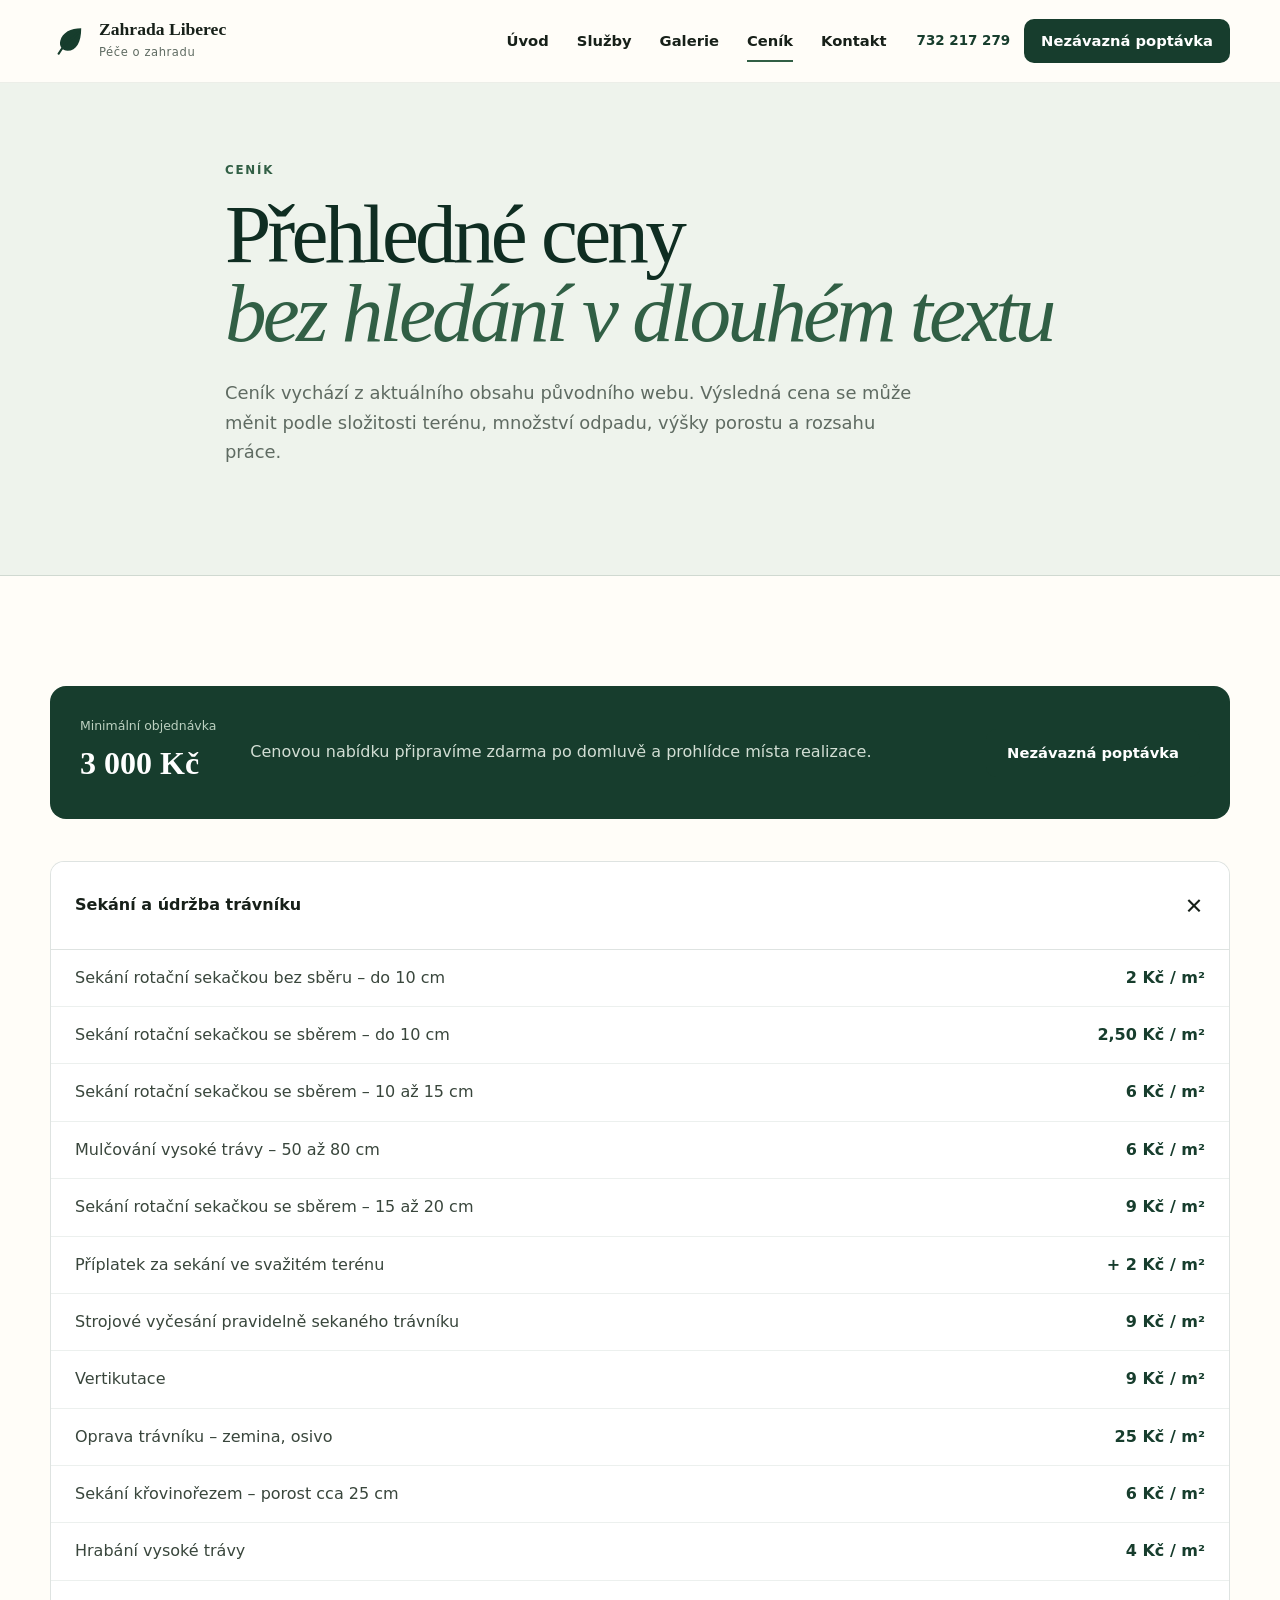
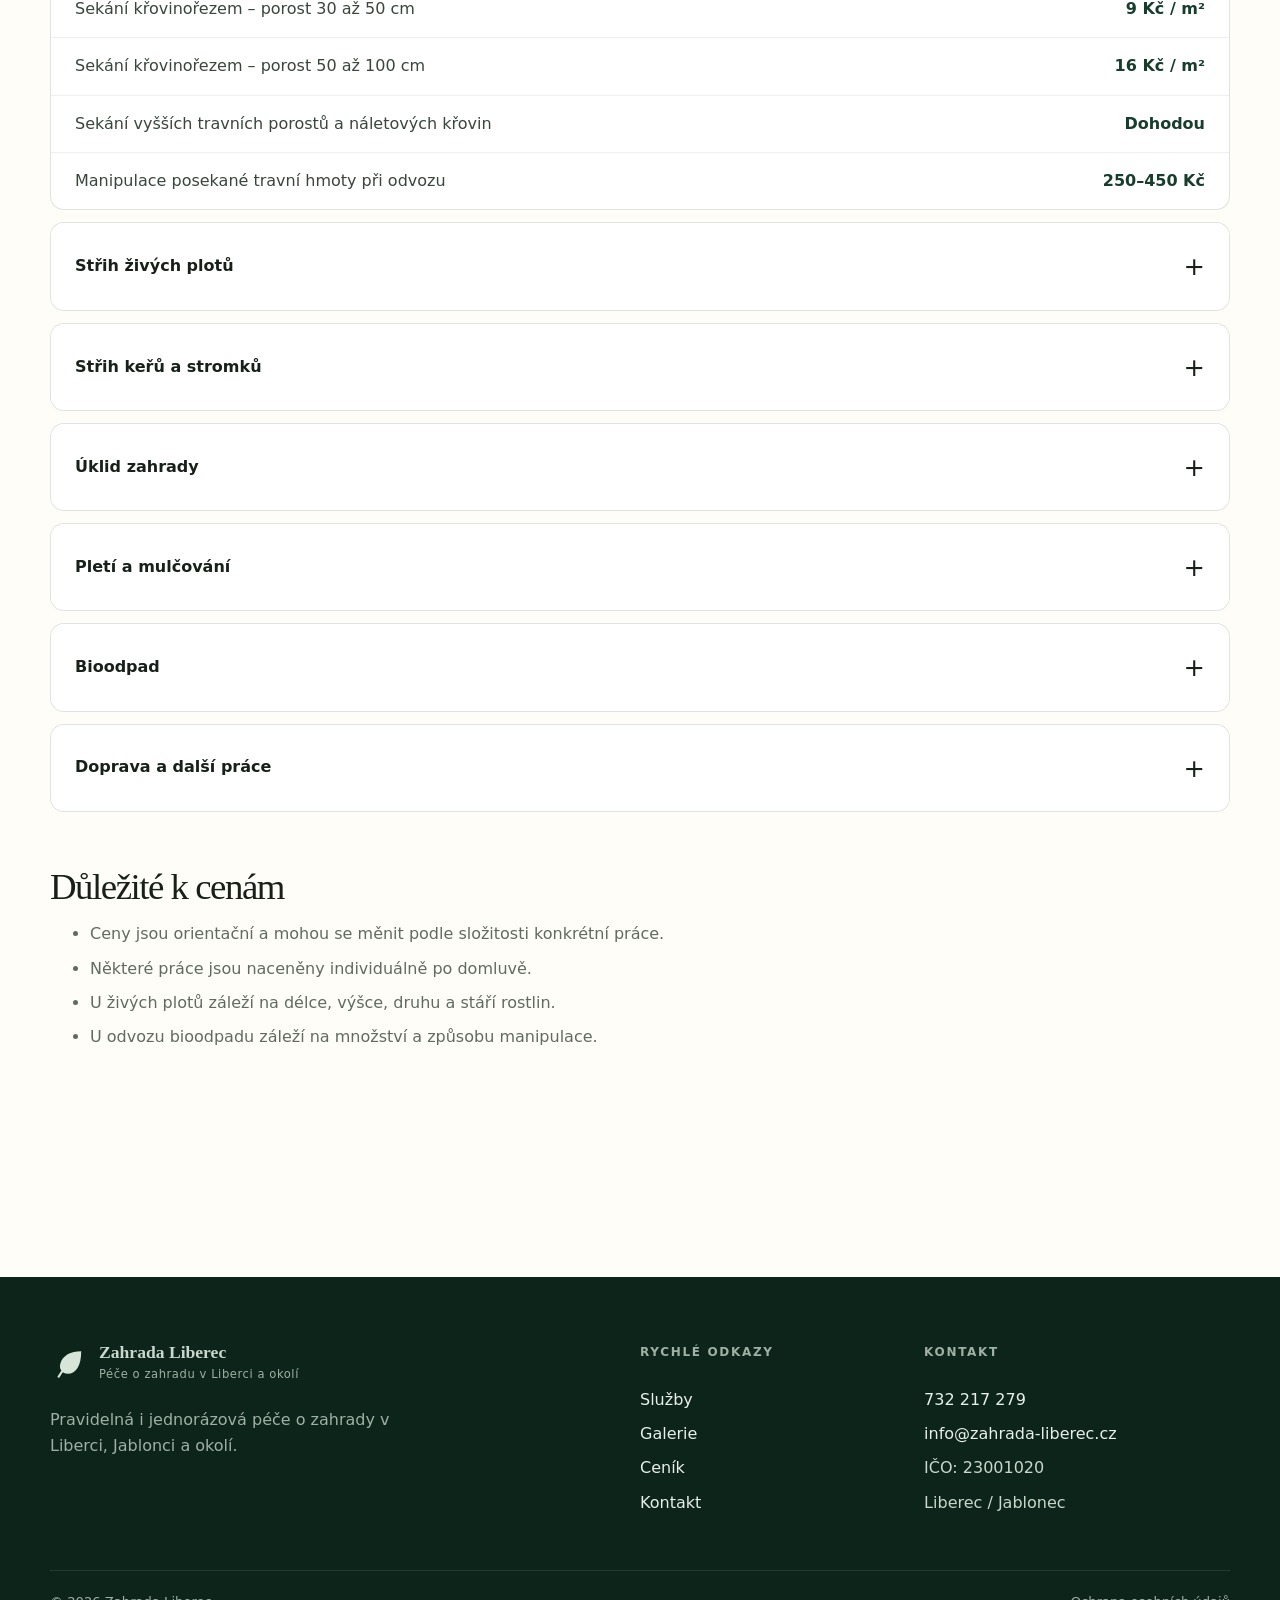
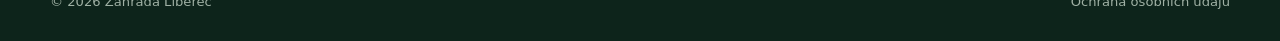
==== cenik.html @ c4e2ce95 "Add files via upload" ====
<!doctype html>
<html lang="cs" data-page="pricing">
<head>
  <meta charset="utf-8">
  <meta name="viewport" content="width=device-width,initial-scale=1">
  <title>Ceník zahradnických služeb | Zahrada Liberec</title>
  <meta name="description" content="Přehledný orientační ceník sekání trávníků, střihu živých plotů a keřů, pletí, mulčování, bioodpadu a dopravy v Liberci.">
  <link rel="canonical" href="https://www.zahrada-liberec.cz/cenik">
  <meta property="og:type" content="website">
  <meta property="og:locale" content="cs_CZ">
  <meta property="og:title" content="Ceník zahradnických služeb | Zahrada Liberec">
  <meta property="og:description" content="Přehledný orientační ceník sekání trávníků, střihu živých plotů a keřů, pletí, mulčování, bioodpadu a dopravy v Liberci.">
  <meta property="og:url" content="https://www.zahrada-liberec.cz/cenik">
  <meta property="og:image" content="https://new.zahrada-liberec.cz/foto/max/1024/800/069b9280d541e4.png">
  <meta name="theme-color" content="#173d2d">
  <link rel="icon" href="images/favicon.svg" type="image/svg+xml">
  <link rel="stylesheet" href="css/style.css">
  <script defer src="js/main.js"></script>
</head><body>
<a class="skip-link" href="#main">Přeskočit na obsah</a>
<header class="site-header" data-header>
  <div class="container header-inner">
    <a class="brand" href="index.html" aria-label="Zahrada Liberec – úvod">
      <span class="brand-mark"><svg viewBox="0 0 42 42" aria-hidden="true"><path d="M34.5 7C23 7 13.7 11.6 11.4 20.8c-1.7 6.1 2.3 11.1 8.1 11.1C29.2 31.9 34.5 22.4 34.5 7Z"/><path d="M9.5 35c4.7-8.4 10.1-13.6 22.2-23" fill="none" stroke="currentColor" stroke-width="2.4" stroke-linecap="round"/></svg></span>
      <span><strong>Zahrada Liberec</strong><small>Péče o zahradu</small></span>
    </a>
    <nav class="desktop-nav" aria-label="Hlavní navigace"><a href="index.html" data-nav="home">Úvod</a><a href="sluzby.html" data-nav="services">Služby</a><a href="galerie.html" data-nav="gallery">Galerie</a><a href="cenik.html" data-nav="pricing" aria-current="page">Ceník</a><a href="kontakt.html" data-nav="contact">Kontakt</a></nav>
    <div class="header-actions">
      <a class="phone-link" href="tel:+420732217279" aria-label="Zavolat 732 217 279">732 217 279</a>
      <a class="btn btn-primary btn-sm" href="kontakt.html#poptavka">Nezávazná poptávka</a>
      <button class="menu-toggle" type="button" aria-label="Otevřít menu" aria-expanded="false" aria-controls="mobile-menu" data-menu-toggle><span></span><span></span><span></span></button>
    </div>
  </div>
  <div class="mobile-menu" id="mobile-menu" data-mobile-menu hidden>
    <nav class="container mobile-nav" aria-label="Mobilní navigace"><a href="index.html" data-nav="home">Úvod</a><a href="sluzby.html" data-nav="services">Služby</a><a href="galerie.html" data-nav="gallery">Galerie</a><a href="cenik.html" data-nav="pricing" aria-current="page">Ceník</a><a href="kontakt.html" data-nav="contact">Kontakt</a><a class="btn btn-primary" href="kontakt.html#poptavka">Nezávazná poptávka</a><a class="mobile-call" href="tel:+420732217279">Zavolat 732 217 279</a></nav>
  </div>
</header>
<main id="main"><section class="subhero subhero-compact"><div class="container narrow"><p class="eyebrow">Ceník</p><h1>Přehledné ceny<br><em>bez hledání v dlouhém textu</em></h1><p>Ceník vychází z aktuálního obsahu původního webu. Výsledná cena se může měnit podle složitosti terénu, množství odpadu, výšky porostu a rozsahu práce.</p></div></section><section class="section price-page"><div class="container"><div class="price-summary reveal"><div><span>Minimální objednávka</span><strong>3 000 Kč</strong></div><p>Cenovou nabídku připravíme zdarma po domluvě a prohlídce místa realizace.</p><a class="btn btn-primary" href="kontakt.html#poptavka">Nezávazná poptávka</a></div><div class="pricing-accordions"><section class="price-accordion reveal"><button class="price-accordion-trigger" type="button" aria-expanded="true"><span>Sekání a údržba trávníku</span><span class="acc-icon" aria-hidden="true">+</span></button><div class="price-accordion-panel" style="display:block"><div class="price-row"><span>Sekání rotační sekačkou bez sběru – do 10 cm</span><strong>2 Kč / m²</strong></div><div class="price-row"><span>Sekání rotační sekačkou se sběrem – do 10 cm</span><strong>2,50 Kč / m²</strong></div><div class="price-row"><span>Sekání rotační sekačkou se sběrem – 10 až 15 cm</span><strong>6 Kč / m²</strong></div><div class="price-row"><span>Mulčování vysoké trávy – 50 až 80 cm</span><strong>6 Kč / m²</strong></div><div class="price-row"><span>Sekání rotační sekačkou se sběrem – 15 až 20 cm</span><strong>9 Kč / m²</strong></div><div class="price-row"><span>Příplatek za sekání ve svažitém terénu</span><strong>+ 2 Kč / m²</strong></div><div class="price-row"><span>Strojové vyčesání pravidelně sekaného trávníku</span><strong>9 Kč / m²</strong></div><div class="price-row"><span>Vertikutace</span><strong>9 Kč / m²</strong></div><div class="price-row"><span>Oprava trávníku – zemina, osivo</span><strong>25 Kč / m²</strong></div><div class="price-row"><span>Sekání křovinořezem – porost cca 25 cm</span><strong>6 Kč / m²</strong></div><div class="price-row"><span>Hrabání vysoké trávy</span><strong>4 Kč / m²</strong></div><div class="price-row"><span>Sekání křovinořezem – porost 30 až 50 cm</span><strong>9 Kč / m²</strong></div><div class="price-row"><span>Sekání křovinořezem – porost 50 až 100 cm</span><strong>16 Kč / m²</strong></div><div class="price-row"><span>Sekání vyšších travních porostů a náletových křovin</span><strong>Dohodou</strong></div><div class="price-row"><span>Manipulace posekané travní hmoty při odvozu</span><strong>250–450 Kč</strong></div></div></section><section class="price-accordion reveal"><button class="price-accordion-trigger" type="button" aria-expanded="false"><span>Střih živých plotů</span><span class="acc-icon" aria-hidden="true">+</span></button><div class="price-accordion-panel" ><div class="price-row"><span>Do výšky 0,8 m a šířky 0,8 m</span><strong>35 Kč / m²</strong></div><div class="price-row"><span>Výška 0,8–1,5 m a šířka cca 1 m</span><strong>65 Kč / m²</strong></div><div class="price-row"><span>Výška 1,5–3 m</span><strong>90 Kč / m²</strong></div><div class="price-row"><span>Nájem teleskopického plotostřihu nad 1,5 m</span><strong>450 Kč / den</strong></div><div class="price-row"><span>Manipulace s odpadem – 1× 1000 l big bag</span><strong>400 Kč</strong></div></div></section><section class="price-accordion reveal"><!-- VERIFY WITH CLIENT: original price list states "od 35 Kč/m2" for solitary shrubs; confirm pricing unit before production. -->
<button class="price-accordion-trigger" type="button" aria-expanded="false"><span>Střih keřů a stromků</span><span class="acc-icon" aria-hidden="true">+</span></button><div class="price-accordion-panel" ><div class="price-row"><span>Střih solitérních keřů</span><strong>od 35 Kč / m²</strong></div></div></section><section class="price-accordion reveal"><button class="price-accordion-trigger" type="button" aria-expanded="false"><span>Úklid zahrady</span><span class="acc-icon" aria-hidden="true">+</span></button><div class="price-accordion-panel" ><div class="price-row"><span>Základní zahradní úklid</span><strong>Cena dle rozsahu</strong></div><div class="price-row"><span>Úklid bioodpadu – větve, listí / 1× 1000 l big bag</span><strong>400 Kč</strong></div></div></section><section class="price-accordion reveal"><button class="price-accordion-trigger" type="button" aria-expanded="false"><span>Pletí a mulčování</span><span class="acc-icon" aria-hidden="true">+</span></button><div class="price-accordion-panel" ><div class="price-row"><span>Ruční pletí trvalek, keřů a zeleninových záhonů</span><strong>350 Kč / hod.</strong></div><div class="price-row"><span>Mulčování kůrou – vrstva min. 6–8 cm vč. materiálu a tkané textilie</span><strong>350 Kč / m²</strong></div></div></section><section class="price-accordion reveal"><button class="price-accordion-trigger" type="button" aria-expanded="false"><span>Bioodpad</span><span class="acc-icon" aria-hidden="true">+</span></button><div class="price-accordion-panel" ><div class="price-row"><span>Štěpkování dřevní hmoty pro využití na pozemku</span><strong>900 Kč / m³</strong></div><div class="price-row"><span>Kontejner na odvoz bioodpadu po Liberci</span><strong>Cena po dohodě</strong></div></div></section><section class="price-accordion reveal"><button class="price-accordion-trigger" type="button" aria-expanded="false"><span>Doprava a další práce</span><span class="acc-icon" aria-hidden="true">+</span></button><div class="price-accordion-panel" ><div class="price-row"><span>Doprava – Péče o zahradu Liberec</span><strong>20 Kč / km</strong></div><div class="price-row"><span>Neviditelné obrubníky Gutta / oddělení ploch</span><strong>Cena dle rozsahu</strong></div></div></section></div><div class="price-disclaimer reveal"><h2>Důležité k cenám</h2><ul><li>Ceny jsou orientační a mohou se měnit podle složitosti konkrétní práce.</li><li>Některé práce jsou naceněny individuálně po domluvě.</li><li>U živých plotů záleží na délce, výšce, druhu a stáří rostlin.</li><li>U odvozu bioodpadu záleží na množství a způsobu manipulace.</li></ul></div></div></section></main><footer class="site-footer">
  <div class="container footer-grid">
    <div><a class="brand brand-footer" href="index.html"><span class="brand-mark"><svg viewBox="0 0 42 42" aria-hidden="true"><path d="M34.5 7C23 7 13.7 11.6 11.4 20.8c-1.7 6.1 2.3 11.1 8.1 11.1C29.2 31.9 34.5 22.4 34.5 7Z"/><path d="M9.5 35c4.7-8.4 10.1-13.6 22.2-23" fill="none" stroke="currentColor" stroke-width="2.4" stroke-linecap="round"/></svg></span><span><strong>Zahrada Liberec</strong><small>Péče o zahradu v Liberci a okolí</small></span></a><p class="footer-note">Pravidelná i jednorázová péče o zahrady v Liberci, Jablonci a okolí.</p></div>
    <div><h2>Rychlé odkazy</h2><a href="sluzby.html">Služby</a><a href="galerie.html">Galerie</a><a href="cenik.html">Ceník</a><a href="kontakt.html">Kontakt</a></div>
    <div><h2>Kontakt</h2><a href="tel:+420732217279">732 217 279</a><a href="mailto:info@zahrada-liberec.cz">info@zahrada-liberec.cz</a><span>IČO: 23001020</span><span>Liberec / Jablonec</span></div>
  </div>
  <div class="container footer-bottom"><span>© <span data-year></span> Zahrada Liberec</span><a href="ochrana-osobnich-udaju.html">Ochrana osobních údajů</a></div>
</footer>
<div class="mobile-actionbar" aria-label="Rychlé akce"><a href="tel:+420732217279">Zavolat</a><a href="kontakt.html#poptavka">Poptávka</a></div>
</body></html>
---- css/style.css ----
:root{
  --green-950:#0f2d22;--green-900:#173d2d;--green-800:#224f3a;--green-700:#315f45;
  --sage-100:#eef3ec;--sage-200:#dfe9df;--cream:#f7f3eb;--paper:#fffdf8;--ink:#172019;--muted:#5f6b62;
  --line:rgba(23,61,45,.14);--earth:#9b7457;--white:#fff;--shadow:0 18px 50px rgba(21,47,35,.10);
  --radius:18px;--radius-lg:28px;--max:1180px;--serif:Georgia,'Times New Roman',serif;--sans:Inter,ui-sans-serif,system-ui,-apple-system,'Segoe UI',sans-serif;
}
*{box-sizing:border-box}html{scroll-behavior:smooth}body{margin:0;background:var(--paper);color:var(--ink);font-family:var(--sans);font-size:16px;line-height:1.65;-webkit-font-smoothing:antialiased;padding-bottom:0}img{max-width:100%;display:block}a{color:inherit;text-decoration:none}button,input,select,textarea{font:inherit}button{color:inherit}.container{width:min(var(--max),calc(100% - 48px));margin-inline:auto}.narrow{max-width:830px}.skip-link{position:fixed;left:14px;top:14px;z-index:2000;transform:translateY(-160%);background:#fff;padding:12px 16px;border-radius:10px}.skip-link:focus{transform:none}.eyebrow{margin:0 0 14px;text-transform:uppercase;letter-spacing:.15em;font-size:.74rem;font-weight:800;color:var(--green-700)}.eyebrow.light{color:#dce9de}.site-header{position:sticky;top:0;z-index:1000;background:rgba(255,253,248,.9);backdrop-filter:blur(18px);border-bottom:1px solid rgba(23,61,45,.08);transition:box-shadow .2s}.site-header.scrolled{box-shadow:0 8px 32px rgba(18,43,31,.08)}.header-inner{height:82px;display:flex;align-items:center;gap:30px}.brand{display:inline-flex;align-items:center;gap:11px;min-width:max-content}.brand-mark{width:38px;height:38px;color:var(--green-900);display:grid;place-items:center}.brand-mark svg{width:100%;height:100%;fill:currentColor}.brand strong{display:block;font-family:var(--serif);font-size:1.1rem;line-height:1.05}.brand small{display:block;margin-top:4px;color:var(--muted);font-size:.72rem;letter-spacing:.05em}.desktop-nav{margin-left:auto;display:flex;align-items:center;gap:28px}.desktop-nav a{font-size:.92rem;font-weight:650;position:relative;padding:28px 0}.desktop-nav a::after{content:"";position:absolute;left:0;right:100%;bottom:19px;height:2px;background:var(--green-700);transition:right .2s}.desktop-nav a:hover::after,.desktop-nav a[aria-current="page"]::after{right:0}.header-actions{display:flex;align-items:center;gap:14px}.phone-link{font-size:.84rem;font-weight:750;color:var(--green-900)}.btn{display:inline-flex;align-items:center;justify-content:center;min-height:48px;padding:0 20px;border:1px solid transparent;border-radius:10px;font-weight:750;font-size:.92rem;transition:transform .18s,background .18s,color .18s,border .18s;cursor:pointer}.btn:hover{transform:translateY(-2px)}.btn-primary{background:var(--green-900);color:#fff}.btn-primary:hover{background:var(--green-800)}.btn-secondary{border-color:var(--green-900);color:var(--green-900);background:transparent}.btn-secondary:hover{background:var(--green-900);color:#fff}.btn-light{background:#fff;color:var(--green-950)}.btn-light:hover{background:var(--cream)}.btn-ghost-light{border-color:rgba(255,255,255,.55);color:#fff;background:rgba(255,255,255,.04)}.btn-ghost-light:hover{background:rgba(255,255,255,.12)}.btn-sm{min-height:44px;padding:0 16px}.menu-toggle{display:none;width:44px;height:44px;border:0;background:transparent;padding:9px;cursor:pointer}.menu-toggle span{display:block;height:2px;background:var(--green-900);margin:6px 0;transition:.2s}.mobile-menu{background:var(--paper);border-top:1px solid var(--line)}.mobile-nav{padding:18px 0 24px;display:grid;gap:4px}.mobile-nav>a:not(.btn){padding:12px 2px;font-weight:700}.mobile-nav .btn{margin-top:10px}.mobile-call{text-align:center;color:var(--green-700)}
.home-hero{position:relative;min-height:calc(100vh - 82px);height:min(830px,calc(100vh - 82px));display:flex;align-items:flex-end;color:#fff;overflow:hidden;background:var(--green-950)}.hero-media{position:absolute;inset:0}.hero-media img{width:100%;height:100%;object-fit:cover}.hero-shade{position:absolute;inset:0;background:linear-gradient(90deg,rgba(8,25,18,.76) 0%,rgba(8,25,18,.48) 44%,rgba(8,25,18,.13) 72%,rgba(8,25,18,.07) 100%),linear-gradient(0deg,rgba(8,25,18,.34),transparent 45%)}.hero-inner{position:relative;z-index:1;padding-bottom:94px}.hero-copy{max-width:760px}.hero h1,.subhero h1{font-family:var(--serif);font-weight:500;letter-spacing:-.045em;line-height:.96;margin:0}.hero h1{font-size:clamp(3.5rem,7vw,7.4rem)}.hero h1 em,.subhero h1 em{font-weight:400;color:#d7e3d7}.hero-lead{font-size:clamp(1.05rem,1.7vw,1.25rem);max-width:680px;color:rgba(255,255,255,.9);margin:26px 0 30px}.hero-buttons{display:flex;gap:12px;flex-wrap:wrap}.trust-row{display:flex;gap:24px;flex-wrap:wrap;margin-top:42px;color:rgba(255,255,255,.86);font-size:.84rem}.trust-row span{display:inline-flex;align-items:center;gap:8px}.trust-row svg{width:18px;height:18px;fill:none;stroke:currentColor}.hero-scroll{position:absolute;right:4.5vw;bottom:38px;width:44px;height:60px;border:1px solid rgba(255,255,255,.35);border-radius:24px;display:grid;place-items:start center;padding-top:12px}.hero-scroll span{width:4px;height:9px;border-radius:4px;background:#fff;animation:scrollDot 1.8s infinite}.section{padding:110px 0}.section-intro{background:var(--paper)}.section-heading{margin-bottom:48px}.section-heading.split{display:grid;grid-template-columns:1.2fr .8fr;gap:64px;align-items:end}.section-heading h2,.why-copy h2,.cta-panel h2,.area-copy h2,.form-heading h2,.price-disclaimer h2{font-family:var(--serif);font-size:clamp(2.2rem,4vw,4.2rem);font-weight:500;line-height:1.02;letter-spacing:-.04em;margin:0}.section-heading p:last-child{color:var(--muted);max-width:510px;margin:0}.services-grid{display:grid;grid-template-columns:repeat(3,1fr);border-top:1px solid var(--line);border-left:1px solid var(--line)}.service-card{padding:36px;border-right:1px solid var(--line);border-bottom:1px solid var(--line);min-height:280px;display:flex;flex-direction:column;transition:background .2s}.service-card:hover{background:var(--sage-100)}.service-card .icon-box{width:48px;height:48px;color:var(--green-700);margin-bottom:36px}.icon-box svg{width:100%;height:100%;fill:none;stroke:currentColor;stroke-width:2}.service-card h3{font-family:var(--serif);font-size:1.45rem;margin:0 0 10px}.service-card p{color:var(--muted);margin:0 0 22px}.text-link{display:inline-flex;gap:8px;align-items:center;margin-top:auto;font-weight:760;color:var(--green-800)}.text-link span{transition:transform .18s}.text-link:hover span{transform:translateX(4px)}.text-link-large{font-size:1.05rem}.center-action{text-align:center;margin-top:38px}.why-section{background:var(--sage-100)}.why-grid{display:grid;grid-template-columns:.9fr 1.1fr;gap:80px;align-items:center}.why-photo{position:relative}.why-photo img{aspect-ratio:4/5;object-fit:cover;border-radius:var(--radius-lg);width:100%}.photo-note{position:absolute;left:-22px;bottom:32px;background:var(--paper);box-shadow:var(--shadow);padding:18px 22px;border-radius:12px;max-width:230px;font-family:var(--serif);font-size:1.05rem}.benefit-list{margin-top:42px;border-top:1px solid var(--line)}.benefit{display:grid;grid-template-columns:48px 1fr;gap:22px;padding:24px 0;border-bottom:1px solid var(--line)}.benefit>span{width:42px;height:42px;color:var(--green-700)}.benefit svg{width:100%;height:100%;fill:none;stroke:currentColor;stroke-width:1.8}.benefit h3{margin:0 0 4px;font-size:1.02rem}.benefit p{margin:0;color:var(--muted)}.gallery-preview{background:var(--green-950);color:#fff}.gallery-preview .eyebrow,.gallery-preview .text-link{color:#c7d9ca}.gallery-preview .section-heading p:last-child{color:rgba(255,255,255,.66)}.masonry-preview{display:grid;grid-template-columns:1.25fr .75fr .75fr;grid-template-rows:260px 260px;gap:16px}.gallery-tile{position:relative;padding:0;border:0;background:#284638;overflow:hidden;cursor:pointer;border-radius:14px}.gallery-tile img{width:100%;height:100%;object-fit:cover;transition:transform .45s}.gallery-tile:hover img{transform:scale(1.035)}.gallery-tile span{position:absolute;left:16px;bottom:14px;background:rgba(10,28,20,.68);backdrop-filter:blur(8px);color:#fff;font-size:.74rem;padding:6px 10px;border-radius:999px}.tile-large{grid-row:1/3}.tile-wide{grid-column:2/4}.pricing-preview{background:var(--cream)}.price-cards{display:grid;grid-template-columns:repeat(4,1fr);gap:14px}.price-card{background:var(--paper);border:1px solid var(--line);border-radius:16px;padding:26px;min-height:190px;display:flex;flex-direction:column}.price-card span{color:var(--muted);font-size:.86rem}.price-card strong{font-family:var(--serif);font-size:1.65rem;line-height:1.1;margin:26px 0 12px}.price-card small{margin-top:auto;color:var(--muted)}.pricing-note{margin-top:22px;background:var(--green-900);color:#fff;border-radius:16px;padding:28px 30px;display:flex;justify-content:space-between;gap:30px;align-items:center}.pricing-note strong{font-family:var(--serif);font-size:1.35rem}.pricing-note p{margin:7px 0 0;color:rgba(255,255,255,.76)}.service-area{background:var(--paper)}.area-grid{display:grid;grid-template-columns:.8fr 1.2fr;gap:70px;align-items:center}.area-copy p:not(.eyebrow){color:var(--muted);margin:22px 0 30px;max-width:540px}.area-visual{position:relative;min-height:480px;background:radial-gradient(circle at 50% 50%,#e2eadf 0 22%,transparent 22.2%),linear-gradient(135deg,#f0f3ec,#dce6db);border-radius:var(--radius-lg);overflow:hidden}.map-ring{position:absolute;border:1px solid rgba(23,61,45,.22);border-radius:50%}.ring-one{width:330px;height:330px;left:calc(50% - 165px);top:75px}.ring-two{width:510px;height:510px;left:calc(50% - 255px);top:-15px}.map-pin{position:absolute;color:var(--green-900);display:flex;align-items:center;gap:8px;font-weight:800}.map-pin svg{width:30px;height:30px;fill:none;stroke:currentColor;stroke-width:1.7}.pin-liberec{left:44%;top:38%}.pin-jablonec{left:59%;top:59%}.map-label{position:absolute;left:26px;bottom:26px;font-family:var(--serif);font-size:1.5rem;line-height:1;color:var(--green-800)}.cta-section{padding-top:20px}.cta-panel{background:var(--green-950);color:#fff;border-radius:var(--radius-lg);padding:64px;display:flex;align-items:end;justify-content:space-between;gap:60px}.cta-panel>div:first-child{max-width:720px}.cta-panel h2{font-size:clamp(2.3rem,4vw,4.5rem)}.cta-panel p:not(.eyebrow){color:rgba(255,255,255,.72);margin:18px 0 0}.cta-buttons{display:flex;gap:12px;flex-wrap:wrap;min-width:max-content}.site-footer{background:#0d241b;color:#e8efe9;margin-top:100px;padding:66px 0 28px}.footer-grid{display:grid;grid-template-columns:1.7fr .7fr 1fr;gap:70px}.brand-footer .brand-mark{color:#d7e5d9}.brand-footer small{color:#9fb0a4}.footer-note{max-width:360px;color:#9fb0a4}.footer-grid h2{font-size:.75rem;text-transform:uppercase;letter-spacing:.14em;margin:0 0 16px;color:#9fb0a4}.footer-grid>div:not(:first-child){display:flex;flex-direction:column;align-items:flex-start;gap:8px}.footer-grid a:hover{color:#fff}.footer-grid span{color:#cad7cc}.footer-bottom{margin-top:54px;padding-top:20px;border-top:1px solid rgba(255,255,255,.1);display:flex;justify-content:space-between;color:#9fb0a4;font-size:.82rem}.mobile-actionbar{display:none}.subhero{padding:100px 0 90px;background:var(--sage-100);border-bottom:1px solid var(--line)}.subhero h1{font-size:clamp(3.2rem,6.5vw,6.6rem);color:var(--green-950)}.subhero h1 em{color:var(--green-700)}.subhero p:not(.eyebrow){font-size:1.12rem;color:var(--muted);max-width:700px;margin:24px 0 30px}.subhero-compact{padding:78px 0}.service-detail-list{display:grid;gap:98px}.service-detail{display:grid;grid-template-columns:1fr 1fr;gap:70px;align-items:center}.service-detail.reverse .service-detail-media{order:2}.service-detail-media{position:relative}.service-detail-media img{width:100%;aspect-ratio:4/3;object-fit:cover;border-radius:var(--radius)}.service-detail-media span{position:absolute;left:16px;bottom:16px;background:rgba(15,45,34,.82);color:#fff;padding:7px 10px;border-radius:999px;font-size:.68rem}.service-detail-copy h2{font-family:var(--serif);font-size:clamp(2rem,3.5vw,3.4rem);line-height:1.03;margin:0 0 17px}.service-detail-copy>p:not(.eyebrow){color:var(--muted)}.check-list{list-style:none;padding:0;margin:24px 0 26px;display:grid;gap:10px}.check-list li{position:relative;padding-left:25px}.check-list li::before{content:"";position:absolute;left:2px;top:.65em;width:8px;height:8px;border-radius:50%;background:var(--green-700)}.gallery-page{background:var(--paper)}.gallery-dev-note{border-left:3px solid var(--earth);background:#f6efe8;padding:18px 22px;margin-bottom:38px;max-width:900px}.gallery-dev-note p{margin:5px 0 0;color:var(--muted)}.gallery-grid{display:grid;grid-template-columns:repeat(3,1fr);grid-auto-rows:250px;gap:16px}.gallery-card{padding:0;border:0;border-radius:14px;overflow:hidden;position:relative;cursor:pointer;background:var(--sage-100)}.gallery-card.gallery-featured{grid-column:span 2;grid-row:span 2}.gallery-card img{width:100%;height:100%;object-fit:cover;transition:transform .35s}.gallery-card:hover img{transform:scale(1.025)}.gallery-card span{position:absolute;left:13px;bottom:12px;background:rgba(15,45,34,.78);color:#fff;border-radius:999px;padding:6px 10px;font-size:.68rem}.lightbox[hidden]{display:none}.lightbox{position:fixed;z-index:1600;inset:0;background:rgba(5,14,10,.94);display:grid;grid-template-columns:64px minmax(0,1fr) 64px;align-items:center;padding:72px 24px 28px}.lightbox figure{margin:0;display:grid;place-items:center;gap:12px;height:100%}.lightbox img{max-width:min(1200px,100%);max-height:78vh;object-fit:contain}.lightbox figcaption{color:#cad7cc;text-align:center}.lightbox button{border:0;background:rgba(255,255,255,.08);color:#fff;width:48px;height:48px;border-radius:50%;font-size:2rem;cursor:pointer}.lightbox-close{position:absolute;right:24px;top:20px}.lightbox-prev,.lightbox-next{justify-self:center}.price-page{background:var(--paper)}.price-summary{display:grid;grid-template-columns:auto 1fr auto;align-items:center;gap:34px;padding:30px;border-radius:16px;background:var(--green-900);color:#fff;margin-bottom:42px}.price-summary>div{display:flex;flex-direction:column}.price-summary span{font-size:.78rem;color:#bcd0c0}.price-summary strong{font-family:var(--serif);font-size:2rem}.price-summary p{margin:0;color:#d2ded4}.pricing-accordions{display:grid;gap:12px}.price-accordion{border:1px solid var(--line);border-radius:14px;background:#fff;overflow:hidden}.price-accordion-trigger{width:100%;border:0;background:#fff;padding:22px 24px;display:flex;justify-content:space-between;align-items:center;font-weight:800;cursor:pointer;text-align:left}.price-accordion-trigger:hover{background:var(--sage-100)}.acc-icon{font-size:1.6rem;font-weight:400;transition:transform .2s}.price-accordion-trigger[aria-expanded="true"] .acc-icon{transform:rotate(45deg)}.price-accordion-panel{display:none;border-top:1px solid var(--line)}.price-row{display:grid;grid-template-columns:1fr auto;gap:28px;padding:15px 24px;border-bottom:1px solid rgba(23,61,45,.08)}.price-row:last-child{border-bottom:0}.price-row span{color:#39463c}.price-row strong{text-align:right;color:var(--green-900)}.price-disclaimer{margin-top:56px;max-width:850px}.price-disclaimer h2{font-size:2.3rem}.price-disclaimer li{margin:8px 0;color:var(--muted)}.contact-section{background:var(--paper)}.contact-grid{display:grid;grid-template-columns:.78fr 1.22fr;gap:70px;align-items:start}.contact-card{background:var(--green-950);color:#fff;border-radius:var(--radius-lg);padding:42px;position:sticky;top:110px}.contact-card h2{font-family:var(--serif);font-size:2.6rem;margin:0 0 30px}.contact-lines{display:grid}.contact-lines>a,.contact-lines>div{display:flex;flex-direction:column;padding:16px 0;border-top:1px solid rgba(255,255,255,.13)}.contact-lines span{font-size:.75rem;color:#a8bbaa;text-transform:uppercase;letter-spacing:.08em}.contact-lines strong{font-size:1.05rem;margin-top:4px}.contact-small{margin-top:22px;color:#b9c8bc;font-size:.88rem}.form-wrap{padding:8px 0}.form-heading h2{font-size:3rem}.contact-form{margin-top:34px;display:grid;gap:18px}.form-row{display:grid;grid-template-columns:1fr 1fr;gap:16px}.contact-form label:not(.consent){display:grid;gap:8px;font-weight:700;font-size:.88rem}.contact-form input,.contact-form select,.contact-form textarea{width:100%;border:1px solid var(--line);background:#fff;border-radius:10px;padding:13px 14px;color:var(--ink);outline:none;transition:border .2s,box-shadow .2s}.contact-form input:focus,.contact-form select:focus,.contact-form textarea:focus{border-color:var(--green-700);box-shadow:0 0 0 3px rgba(49,95,69,.12)}.contact-form textarea{resize:vertical}.consent{display:flex;gap:10px;align-items:flex-start;color:var(--muted);font-size:.82rem}.consent input{width:18px;height:18px;margin-top:2px}.consent a{text-decoration:underline}.field-error{min-height:16px;font-size:.75rem;color:#a53b2d;font-weight:600}.has-error input,.has-error select,.has-error textarea{border-color:#a53b2d}.form-status{margin:0;font-size:.88rem}.form-status.demo{color:#7d5a38;background:#f8f0e6;padding:12px 14px;border-radius:10px}.legal h2{font-family:var(--serif);font-size:2rem;margin-top:42px}.legal p{color:var(--muted)}.reveal{opacity:0;transform:translateY(18px);transition:opacity .55s ease,transform .55s ease}.reveal.is-visible{opacity:1;transform:none}:focus-visible{outline:3px solid #b8895f;outline-offset:3px;border-radius:4px}
@keyframes scrollDot{0%,100%{transform:translateY(0);opacity:1}50%{transform:translateY(18px);opacity:.3}}
@media(max-width:1100px){.desktop-nav{gap:18px}.phone-link{display:none}.services-grid{grid-template-columns:repeat(2,1fr)}.price-cards{grid-template-columns:repeat(2,1fr)}.why-grid{gap:50px}.section{padding:90px 0}.gallery-grid{grid-template-columns:repeat(2,1fr)}.contact-grid{gap:42px}.cta-panel{padding:48px}}
@media(max-width:860px){body{padding-bottom:66px}.container{width:min(var(--max),calc(100% - 32px))}.header-inner{height:72px}.desktop-nav,.header-actions>.btn,.phone-link{display:none}.header-actions{margin-left:auto}.menu-toggle{display:block}.site-header.menu-open .menu-toggle span:nth-child(1){transform:translateY(8px) rotate(45deg)}.site-header.menu-open .menu-toggle span:nth-child(2){opacity:0}.site-header.menu-open .menu-toggle span:nth-child(3){transform:translateY(-8px) rotate(-45deg)}.home-hero{height:700px;min-height:calc(100vh - 72px)}.hero-inner{padding-bottom:64px}.hero h1{font-size:clamp(3.6rem,14vw,6rem)}.trust-row{gap:14px 20px}.hero-scroll{display:none}.section-heading.split{grid-template-columns:1fr;gap:20px}.why-grid,.area-grid,.contact-grid{grid-template-columns:1fr}.why-photo{max-width:650px}.why-photo img{aspect-ratio:16/10}.photo-note{left:18px}.masonry-preview{grid-template-columns:1fr 1fr;grid-template-rows:300px 220px 220px}.tile-large{grid-column:1/3;grid-row:auto}.tile-wide{grid-column:1/3}.area-visual{min-height:380px}.cta-panel{display:block}.cta-buttons{margin-top:28px}.footer-grid{grid-template-columns:1.4fr 1fr;gap:44px}.footer-grid>div:first-child{grid-column:1/3}.mobile-actionbar{position:fixed;z-index:950;left:0;right:0;bottom:0;height:66px;background:rgba(255,253,248,.97);border-top:1px solid var(--line);display:grid;grid-template-columns:1fr 1fr;box-shadow:0 -8px 25px rgba(15,45,34,.08)}.mobile-actionbar a{display:flex;align-items:center;justify-content:center;gap:8px;font-weight:800}.mobile-actionbar a:last-child{background:var(--green-900);color:#fff}.service-detail,.service-detail.reverse{grid-template-columns:1fr;gap:28px}.service-detail.reverse .service-detail-media{order:0}.service-detail-list{gap:72px}.price-summary{grid-template-columns:1fr}.contact-card{position:static}.gallery-grid{grid-auto-rows:220px}.lightbox{grid-template-columns:48px minmax(0,1fr) 48px;padding-inline:10px}.lightbox button{width:40px;height:40px}.price-summary .btn{justify-self:start}}
@media(max-width:620px){.container{width:min(var(--max),calc(100% - 24px))}.brand strong{font-size:1rem}.brand small{font-size:.65rem}.brand-mark{width:34px;height:34px}.home-hero{height:680px}.hero-shade{background:linear-gradient(0deg,rgba(8,25,18,.78) 0%,rgba(8,25,18,.3) 75%,rgba(8,25,18,.18) 100%)}.hero-inner{padding-bottom:50px}.hero h1{font-size:clamp(3rem,16vw,4.5rem)}.hero-lead{font-size:1rem}.hero-buttons .btn{width:100%}.trust-row{font-size:.77rem;margin-top:28px}.section{padding:72px 0}.section-heading{margin-bottom:32px}.section-heading h2,.why-copy h2,.area-copy h2{font-size:2.55rem}.services-grid{grid-template-columns:1fr}.service-card{min-height:auto;padding:28px}.service-card .icon-box{margin-bottom:26px}.why-grid{gap:34px}.why-photo img{aspect-ratio:4/3}.benefit{grid-template-columns:40px 1fr;gap:16px}.masonry-preview{grid-template-columns:1fr;grid-template-rows:260px repeat(3,220px)}.tile-large,.tile-wide{grid-column:auto}.price-cards{grid-template-columns:1fr}.pricing-note{align-items:flex-start;flex-direction:column}.area-visual{min-height:320px}.ring-one{width:230px;height:230px;left:calc(50% - 115px);top:50px}.ring-two{width:350px;height:350px;left:calc(50% - 175px);top:-10px}.pin-liberec{left:35%;top:35%}.pin-jablonec{left:52%;top:57%}.cta-panel{padding:34px 26px}.cta-panel h2{font-size:2.6rem}.cta-buttons{min-width:0}.cta-buttons .btn{width:100%}.footer-grid{grid-template-columns:1fr}.footer-grid>div:first-child{grid-column:auto}.footer-bottom{gap:16px;align-items:flex-start;flex-direction:column}.subhero,.subhero-compact{padding:64px 0}.subhero h1{font-size:3.3rem}.service-detail-media span{font-size:.58rem}.gallery-grid{grid-template-columns:1fr;grid-auto-rows:250px}.gallery-card.gallery-featured{grid-column:auto;grid-row:auto}.price-row{grid-template-columns:1fr;padding:14px 18px;gap:6px}.price-row strong{text-align:left}.price-accordion-trigger{padding:18px}.form-row{grid-template-columns:1fr}.form-heading h2{font-size:2.45rem}.contact-card{padding:30px 24px}.lightbox{grid-template-columns:1fr;padding:74px 12px 18px}.lightbox-prev,.lightbox-next{position:absolute;bottom:20px}.lightbox-prev{left:calc(50% - 58px)}.lightbox-next{right:calc(50% - 58px)}.lightbox figure{padding-bottom:60px}}
@media(prefers-reduced-motion:reduce){html{scroll-behavior:auto}.reveal{opacity:1;transform:none;transition:none}.gallery-card img,.gallery-tile img,.btn,.text-link span{transition:none}.hero-scroll span{animation:none}}
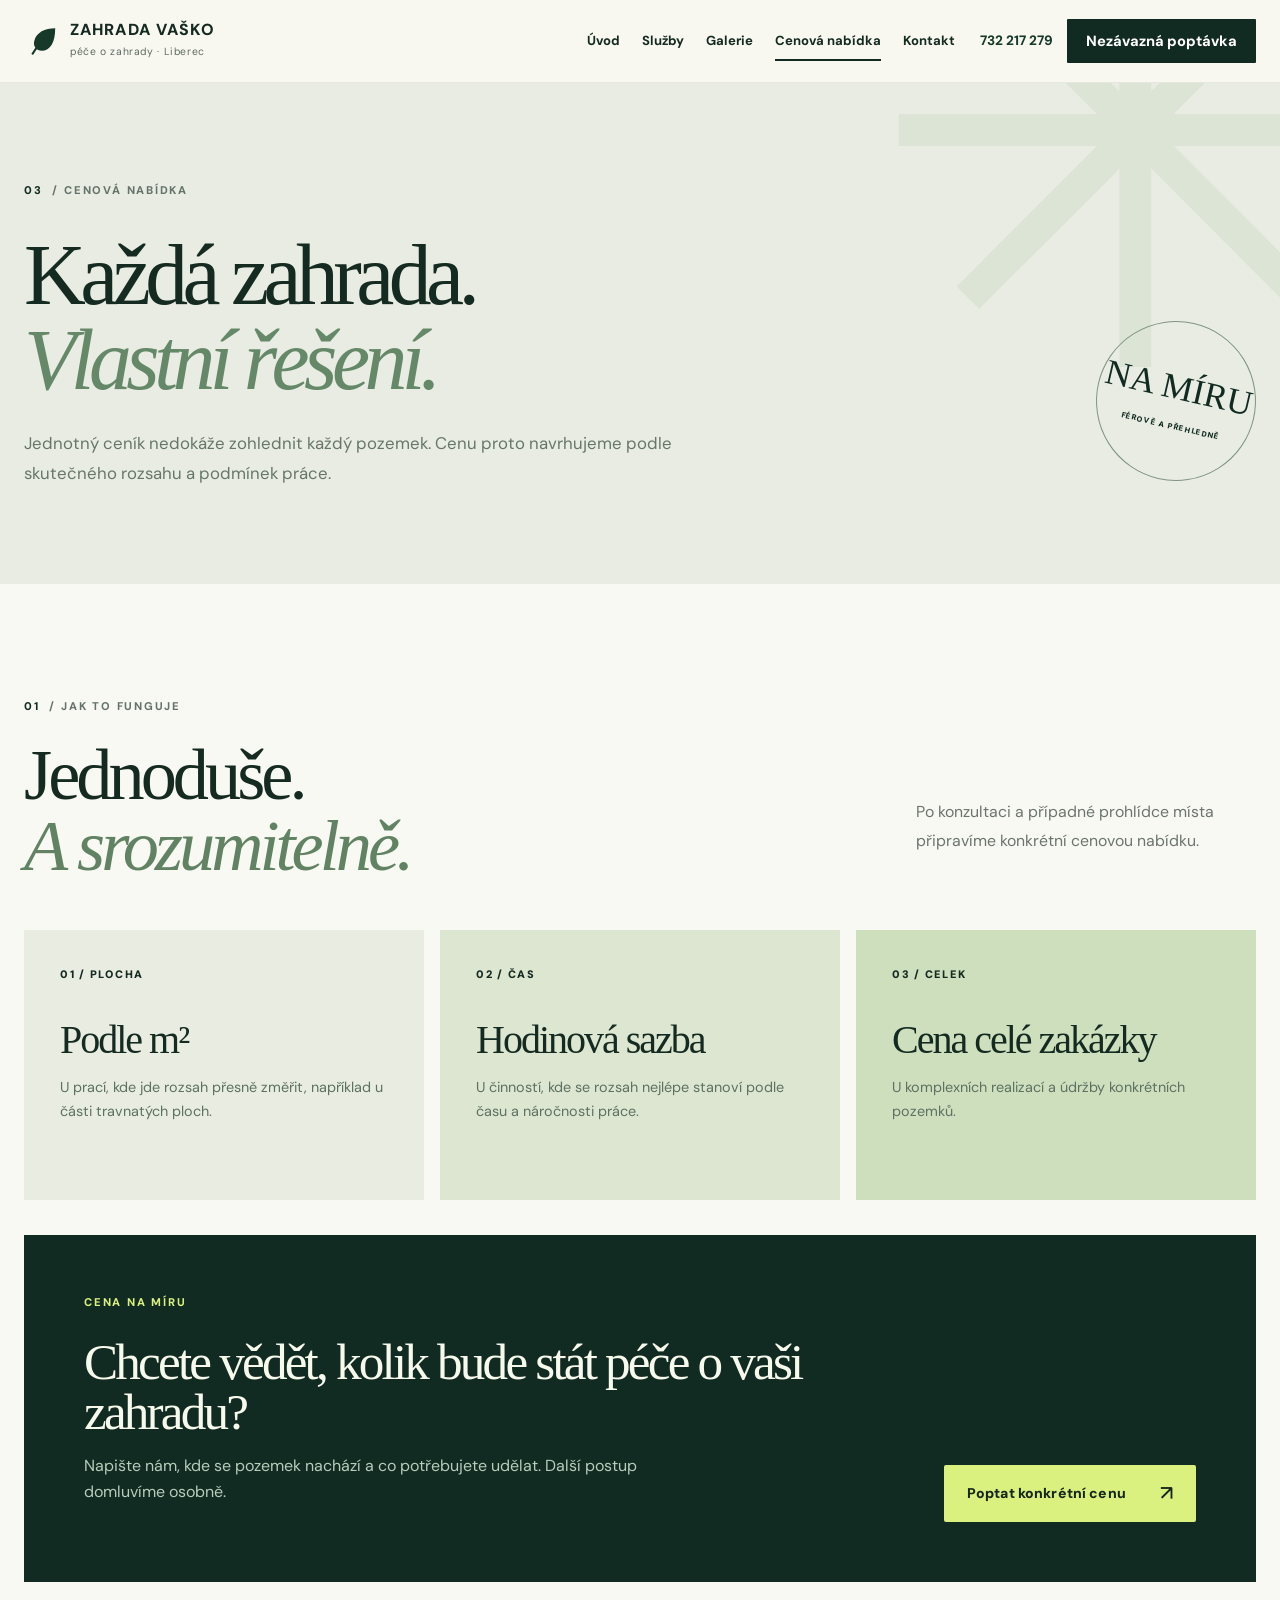
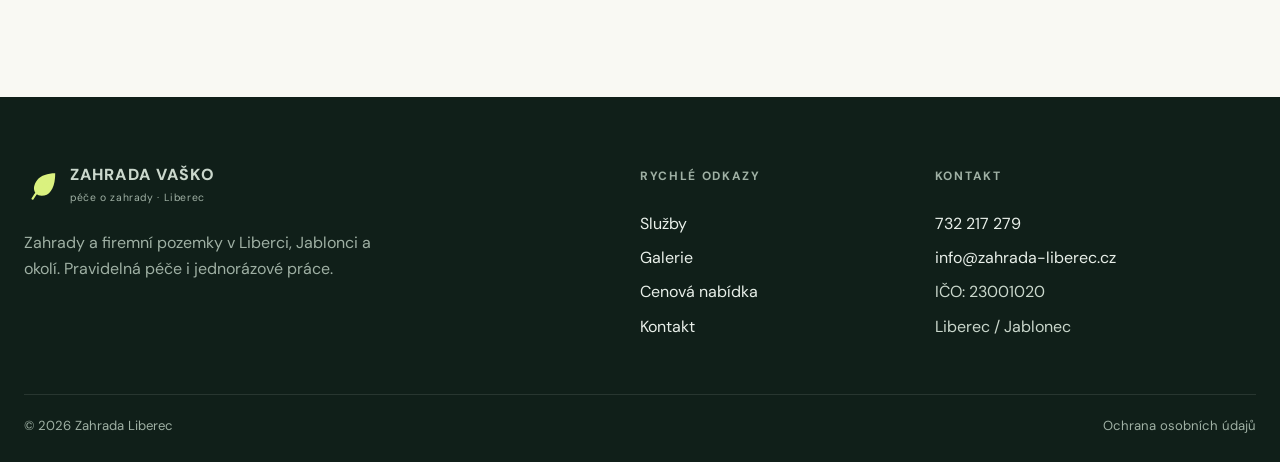
==== commit 175153f2: "Add files via upload" ====
--- a/cenik.html
+++ b/cenik.html
@@ -1,48 +1,47 @@
 <!doctype html>
-<html lang="cs" data-page="pricing">
+<html data-page="pricing" lang="cs">
 <head>
-  <meta charset="utf-8">
-  <meta name="viewport" content="width=device-width,initial-scale=1">
-  <title>Ceník zahradnických služeb | Zahrada Liberec</title>
-  <meta name="description" content="Přehledný orientační ceník sekání trávníků, střihu živých plotů a keřů, pletí, mulčování, bioodpadu a dopravy v Liberci.">
-  <link rel="canonical" href="https://www.zahrada-liberec.cz/cenik">
-  <meta property="og:type" content="website">
-  <meta property="og:locale" content="cs_CZ">
-  <meta property="og:title" content="Ceník zahradnických služeb | Zahrada Liberec">
-  <meta property="og:description" content="Přehledný orientační ceník sekání trávníků, střihu živých plotů a keřů, pletí, mulčování, bioodpadu a dopravy v Liberci.">
-  <meta property="og:url" content="https://www.zahrada-liberec.cz/cenik">
-  <meta property="og:image" content="https://new.zahrada-liberec.cz/foto/max/1024/800/069b9280d541e4.png">
-  <meta name="theme-color" content="#173d2d">
-  <link rel="icon" href="images/favicon.svg" type="image/svg+xml">
-  <link rel="stylesheet" href="css/style.css">
-  <script defer src="js/main.js"></script>
-</head><body>
+<meta charset="utf-8"/>
+<meta content="width=device-width,initial-scale=1" name="viewport"/>
+<title>Individuální cenová nabídka | Zahrada Vaško</title>
+<meta content="Ceny za údržbu zahrad a firemních pozemků stanovujeme podle plochy, času nebo celé zakázky. Požádejte o individuální nabídku." name="description"/>
+
+<meta content="website" property="og:type"/>
+<meta content="cs_CZ" property="og:locale"/>
+<meta content="Individuální cenová nabídka | Zahrada Vaško" property="og:title"/>
+<meta content="Ceny za údržbu zahrad a firemních pozemků stanovujeme podle plochy, času nebo celé zakázky. Požádejte o individuální nabídku." property="og:description"/>
+
+<meta content="https://new.zahrada-liberec.cz/foto/max/1024/800/069b9280d541e4.png" property="og:image"/>
+<meta content="#132b22" name="theme-color"/>
+<link href="images/favicon.svg" rel="icon" type="image/svg+xml"/>
+<link href="css/style.css" rel="stylesheet"/><link href="css/v3.css" rel="stylesheet"/>
+<script defer="" src="js/main.js"></script>
+<link href="https://images.unsplash.com" rel="preconnect"/><link href="https://www.zahrada-liberec.cz" rel="preconnect"/></head><body class="design-v3">
 <a class="skip-link" href="#main">Přeskočit na obsah</a>
-<header class="site-header" data-header>
-  <div class="container header-inner">
-    <a class="brand" href="index.html" aria-label="Zahrada Liberec – úvod">
-      <span class="brand-mark"><svg viewBox="0 0 42 42" aria-hidden="true"><path d="M34.5 7C23 7 13.7 11.6 11.4 20.8c-1.7 6.1 2.3 11.1 8.1 11.1C29.2 31.9 34.5 22.4 34.5 7Z"/><path d="M9.5 35c4.7-8.4 10.1-13.6 22.2-23" fill="none" stroke="currentColor" stroke-width="2.4" stroke-linecap="round"/></svg></span>
-      <span><strong>Zahrada Liberec</strong><small>Péče o zahradu</small></span>
-    </a>
-    <nav class="desktop-nav" aria-label="Hlavní navigace"><a href="index.html" data-nav="home">Úvod</a><a href="sluzby.html" data-nav="services">Služby</a><a href="galerie.html" data-nav="gallery">Galerie</a><a href="cenik.html" data-nav="pricing" aria-current="page">Ceník</a><a href="kontakt.html" data-nav="contact">Kontakt</a></nav>
-    <div class="header-actions">
-      <a class="phone-link" href="tel:+420732217279" aria-label="Zavolat 732 217 279">732 217 279</a>
-      <a class="btn btn-primary btn-sm" href="kontakt.html#poptavka">Nezávazná poptávka</a>
-      <button class="menu-toggle" type="button" aria-label="Otevřít menu" aria-expanded="false" aria-controls="mobile-menu" data-menu-toggle><span></span><span></span><span></span></button>
-    </div>
-  </div>
-  <div class="mobile-menu" id="mobile-menu" data-mobile-menu hidden>
-    <nav class="container mobile-nav" aria-label="Mobilní navigace"><a href="index.html" data-nav="home">Úvod</a><a href="sluzby.html" data-nav="services">Služby</a><a href="galerie.html" data-nav="gallery">Galerie</a><a href="cenik.html" data-nav="pricing" aria-current="page">Ceník</a><a href="kontakt.html" data-nav="contact">Kontakt</a><a class="btn btn-primary" href="kontakt.html#poptavka">Nezávazná poptávka</a><a class="mobile-call" href="tel:+420732217279">Zavolat 732 217 279</a></nav>
-  </div>
+<header class="site-header" data-header="">
+<div class="container header-inner">
+<a aria-label="Zahrada Liberec – úvod" class="brand" href="index.html">
+<span class="brand-mark"><svg aria-hidden="true" viewbox="0 0 42 42"><path d="M34.5 7C23 7 13.7 11.6 11.4 20.8c-1.7 6.1 2.3 11.1 8.1 11.1C29.2 31.9 34.5 22.4 34.5 7Z"></path><path d="M9.5 35c4.7-8.4 10.1-13.6 22.2-23" fill="none" stroke="currentColor" stroke-linecap="round" stroke-width="2.4"></path></svg></span>
+<span><strong>ZAHRADA VAŠKO</strong><small>péče o zahrady · Liberec</small></span>
+</a>
+<nav aria-label="Hlavní navigace" class="desktop-nav"><a data-nav="home" href="index.html">Úvod</a><a data-nav="services" href="sluzby.html">Služby</a><a data-nav="gallery" href="galerie.html">Galerie</a><a aria-current="page" data-nav="pricing" href="cenik.html">Cenová nabídka</a><a data-nav="contact" href="kontakt.html">Kontakt</a></nav>
+<div class="header-actions">
+<a aria-label="Zavolat 732 217 279" class="phone-link" href="tel:+420732217279">732 217 279</a>
+<a class="btn btn-primary btn-sm" href="kontakt.html#poptavka">Nezávazná poptávka</a>
+<button aria-controls="mobile-menu" aria-expanded="false" aria-label="Otevřít menu" class="menu-toggle" data-menu-toggle="" type="button"><span></span><span></span><span></span></button>
+</div>
+</div>
+<div class="mobile-menu" data-mobile-menu="" hidden="" id="mobile-menu">
+<nav aria-label="Mobilní navigace" class="container mobile-nav"><a data-nav="home" href="index.html">Úvod</a><a data-nav="services" href="sluzby.html">Služby</a><a data-nav="gallery" href="galerie.html">Galerie</a><a aria-current="page" data-nav="pricing" href="cenik.html">Cenová nabídka</a><a data-nav="contact" href="kontakt.html">Kontakt</a><a class="btn btn-primary" href="kontakt.html#poptavka">Nezávazná poptávka</a><a class="mobile-call" href="tel:+420732217279">Zavolat 732 217 279</a></nav>
+</div>
 </header>
-<main id="main"><section class="subhero subhero-compact"><div class="container narrow"><p class="eyebrow">Ceník</p><h1>Přehledné ceny<br><em>bez hledání v dlouhém textu</em></h1><p>Ceník vychází z aktuálního obsahu původního webu. Výsledná cena se může měnit podle složitosti terénu, množství odpadu, výšky porostu a rozsahu práce.</p></div></section><section class="section price-page"><div class="container"><div class="price-summary reveal"><div><span>Minimální objednávka</span><strong>3 000 Kč</strong></div><p>Cenovou nabídku připravíme zdarma po domluvě a prohlídce místa realizace.</p><a class="btn btn-primary" href="kontakt.html#poptavka">Nezávazná poptávka</a></div><div class="pricing-accordions"><section class="price-accordion reveal"><button class="price-accordion-trigger" type="button" aria-expanded="true"><span>Sekání a údržba trávníku</span><span class="acc-icon" aria-hidden="true">+</span></button><div class="price-accordion-panel" style="display:block"><div class="price-row"><span>Sekání rotační sekačkou bez sběru – do 10 cm</span><strong>2 Kč / m²</strong></div><div class="price-row"><span>Sekání rotační sekačkou se sběrem – do 10 cm</span><strong>2,50 Kč / m²</strong></div><div class="price-row"><span>Sekání rotační sekačkou se sběrem – 10 až 15 cm</span><strong>6 Kč / m²</strong></div><div class="price-row"><span>Mulčování vysoké trávy – 50 až 80 cm</span><strong>6 Kč / m²</strong></div><div class="price-row"><span>Sekání rotační sekačkou se sběrem – 15 až 20 cm</span><strong>9 Kč / m²</strong></div><div class="price-row"><span>Příplatek za sekání ve svažitém terénu</span><strong>+ 2 Kč / m²</strong></div><div class="price-row"><span>Strojové vyčesání pravidelně sekaného trávníku</span><strong>9 Kč / m²</strong></div><div class="price-row"><span>Vertikutace</span><strong>9 Kč / m²</strong></div><div class="price-row"><span>Oprava trávníku – zemina, osivo</span><strong>25 Kč / m²</strong></div><div class="price-row"><span>Sekání křovinořezem – porost cca 25 cm</span><strong>6 Kč / m²</strong></div><div class="price-row"><span>Hrabání vysoké trávy</span><strong>4 Kč / m²</strong></div><div class="price-row"><span>Sekání křovinořezem – porost 30 až 50 cm</span><strong>9 Kč / m²</strong></div><div class="price-row"><span>Sekání křovinořezem – porost 50 až 100 cm</span><strong>16 Kč / m²</strong></div><div class="price-row"><span>Sekání vyšších travních porostů a náletových křovin</span><strong>Dohodou</strong></div><div class="price-row"><span>Manipulace posekané travní hmoty při odvozu</span><strong>250–450 Kč</strong></div></div></section><section class="price-accordion reveal"><button class="price-accordion-trigger" type="button" aria-expanded="false"><span>Střih živých plotů</span><span class="acc-icon" aria-hidden="true">+</span></button><div class="price-accordion-panel" ><div class="price-row"><span>Do výšky 0,8 m a šířky 0,8 m</span><strong>35 Kč / m²</strong></div><div class="price-row"><span>Výška 0,8–1,5 m a šířka cca 1 m</span><strong>65 Kč / m²</strong></div><div class="price-row"><span>Výška 1,5–3 m</span><strong>90 Kč / m²</strong></div><div class="price-row"><span>Nájem teleskopického plotostřihu nad 1,5 m</span><strong>450 Kč / den</strong></div><div class="price-row"><span>Manipulace s odpadem – 1× 1000 l big bag</span><strong>400 Kč</strong></div></div></section><section class="price-accordion reveal"><!-- VERIFY WITH CLIENT: original price list states "od 35 Kč/m2" for solitary shrubs; confirm pricing unit before production. -->
-<button class="price-accordion-trigger" type="button" aria-expanded="false"><span>Střih keřů a stromků</span><span class="acc-icon" aria-hidden="true">+</span></button><div class="price-accordion-panel" ><div class="price-row"><span>Střih solitérních keřů</span><strong>od 35 Kč / m²</strong></div></div></section><section class="price-accordion reveal"><button class="price-accordion-trigger" type="button" aria-expanded="false"><span>Úklid zahrady</span><span class="acc-icon" aria-hidden="true">+</span></button><div class="price-accordion-panel" ><div class="price-row"><span>Základní zahradní úklid</span><strong>Cena dle rozsahu</strong></div><div class="price-row"><span>Úklid bioodpadu – větve, listí / 1× 1000 l big bag</span><strong>400 Kč</strong></div></div></section><section class="price-accordion reveal"><button class="price-accordion-trigger" type="button" aria-expanded="false"><span>Pletí a mulčování</span><span class="acc-icon" aria-hidden="true">+</span></button><div class="price-accordion-panel" ><div class="price-row"><span>Ruční pletí trvalek, keřů a zeleninových záhonů</span><strong>350 Kč / hod.</strong></div><div class="price-row"><span>Mulčování kůrou – vrstva min. 6–8 cm vč. materiálu a tkané textilie</span><strong>350 Kč / m²</strong></div></div></section><section class="price-accordion reveal"><button class="price-accordion-trigger" type="button" aria-expanded="false"><span>Bioodpad</span><span class="acc-icon" aria-hidden="true">+</span></button><div class="price-accordion-panel" ><div class="price-row"><span>Štěpkování dřevní hmoty pro využití na pozemku</span><strong>900 Kč / m³</strong></div><div class="price-row"><span>Kontejner na odvoz bioodpadu po Liberci</span><strong>Cena po dohodě</strong></div></div></section><section class="price-accordion reveal"><button class="price-accordion-trigger" type="button" aria-expanded="false"><span>Doprava a další práce</span><span class="acc-icon" aria-hidden="true">+</span></button><div class="price-accordion-panel" ><div class="price-row"><span>Doprava – Péče o zahradu Liberec</span><strong>20 Kč / km</strong></div><div class="price-row"><span>Neviditelné obrubníky Gutta / oddělení ploch</span><strong>Cena dle rozsahu</strong></div></div></section></div><div class="price-disclaimer reveal"><h2>Důležité k cenám</h2><ul><li>Ceny jsou orientační a mohou se měnit podle složitosti konkrétní práce.</li><li>Některé práce jsou naceněny individuálně po domluvě.</li><li>U živých plotů záleží na délce, výšce, druhu a stáří rostlin.</li><li>U odvozu bioodpadu záleží na množství a způsobu manipulace.</li></ul></div></div></section></main><footer class="site-footer">
-  <div class="container footer-grid">
-    <div><a class="brand brand-footer" href="index.html"><span class="brand-mark"><svg viewBox="0 0 42 42" aria-hidden="true"><path d="M34.5 7C23 7 13.7 11.6 11.4 20.8c-1.7 6.1 2.3 11.1 8.1 11.1C29.2 31.9 34.5 22.4 34.5 7Z"/><path d="M9.5 35c4.7-8.4 10.1-13.6 22.2-23" fill="none" stroke="currentColor" stroke-width="2.4" stroke-linecap="round"/></svg></span><span><strong>Zahrada Liberec</strong><small>Péče o zahradu v Liberci a okolí</small></span></a><p class="footer-note">Pravidelná i jednorázová péče o zahrady v Liberci, Jablonci a okolí.</p></div>
-    <div><h2>Rychlé odkazy</h2><a href="sluzby.html">Služby</a><a href="galerie.html">Galerie</a><a href="cenik.html">Ceník</a><a href="kontakt.html">Kontakt</a></div>
-    <div><h2>Kontakt</h2><a href="tel:+420732217279">732 217 279</a><a href="mailto:info@zahrada-liberec.cz">info@zahrada-liberec.cz</a><span>IČO: 23001020</span><span>Liberec / Jablonec</span></div>
-  </div>
-  <div class="container footer-bottom"><span>© <span data-year></span> Zahrada Liberec</span><a href="ochrana-osobnich-udaju.html">Ochrana osobních údajů</a></div>
+<main id="main"><section class="v3-subhero"><div class="container v3-subhero-grid"><div><p class="v3-kicker"><span>03</span> / CENOVÁ NABÍDKA</p><h1>Každá zahrada.<br/><em>Vlastní řešení.</em></h1><p>Jednotný ceník nedokáže zohlednit každý pozemek. Cenu proto navrhujeme podle skutečného rozsahu a podmínek práce.</p></div><div class="v3-subhero-stamp">NA MÍRU <span>FÉROVĚ A PŘEHLEDNĚ</span></div></div></section><section class="section v3-price-body"><div class="container"><div class="v3-section-head"><div><p class="v3-kicker"><span>01</span> / JAK TO FUNGUJE</p><h2>Jednoduše.<br/><em>A srozumitelně.</em></h2></div><div class="v3-section-head-side"><p>Po konzultaci a případné prohlídce místa připravíme konkrétní cenovou nabídku.</p></div></div><div class="v3-price-modes"><article><span>01 / PLOCHA</span><h3>Podle m²</h3><p>U prací, kde jde rozsah přesně změřit, například u části travnatých ploch.</p></article><article><span>02 / ČAS</span><h3>Hodinová sazba</h3><p>U činností, kde se rozsah nejlépe stanoví podle času a náročnosti práce.</p></article><article><span>03 / CELEK</span><h3>Cena celé zakázky</h3><p>U komplexních realizací a údržby konkrétních pozemků.</p></article></div><div class="v3-price-callout"><div><p class="v3-kicker">CENA NA MÍRU</p><h2>Chcete vědět, kolik bude stát péče o vaši zahradu?</h2><p>Napište nám, kde se pozemek nachází a co potřebujete udělat. Další postup domluvíme osobně.</p></div><a class="v3-button v3-button-lime" href="kontakt.html#poptavka">Poptat konkrétní cenu <span>↗</span></a></div></div></section></main><footer class="site-footer">
+<div class="container footer-grid">
+<div><a class="brand brand-footer" href="index.html"><span class="brand-mark"><svg aria-hidden="true" viewbox="0 0 42 42"><path d="M34.5 7C23 7 13.7 11.6 11.4 20.8c-1.7 6.1 2.3 11.1 8.1 11.1C29.2 31.9 34.5 22.4 34.5 7Z"></path><path d="M9.5 35c4.7-8.4 10.1-13.6 22.2-23" fill="none" stroke="currentColor" stroke-linecap="round" stroke-width="2.4"></path></svg></span><span><strong>ZAHRADA VAŠKO</strong><small>péče o zahrady · Liberec</small></span></a><p class="footer-note">Zahrady a firemní pozemky v Liberci, Jablonci a okolí. Pravidelná péče i jednorázové práce.</p></div>
+<div><h2>Rychlé odkazy</h2><a href="sluzby.html">Služby</a><a href="galerie.html">Galerie</a><a href="cenik.html">Cenová nabídka</a><a href="kontakt.html">Kontakt</a></div>
+<div><h2>Kontakt</h2><a href="tel:+420732217279">732 217 279</a><a href="mailto:info@zahrada-liberec.cz">info@zahrada-liberec.cz</a><span>IČO: 23001020</span><span>Liberec / Jablonec</span></div>
+</div>
+<div class="container footer-bottom"><span>© <span data-year=""></span> Zahrada Liberec</span><a href="ochrana-osobnich-udaju.html">Ochrana osobních údajů</a></div>
 </footer>
-<div class="mobile-actionbar" aria-label="Rychlé akce"><a href="tel:+420732217279">Zavolat</a><a href="kontakt.html#poptavka">Poptávka</a></div>
+<div aria-label="Rychlé akce" class="mobile-actionbar"><a href="tel:+420732217279">Zavolat</a><a href="kontakt.html#poptavka">Poptávka</a></div>
 </body></html>
--- a/css/v3.css
+++ b/css/v3.css
@@ -0,0 +1,35 @@
+/* ZAHRADA VAŠKO — EDITORIAL REDESIGN 3.0 / standalone overrides */
+@import url('https://fonts.googleapis.com/css2?family=DM+Sans:wght@400;500;600;700;800&family=Manrope:wght@400;500;600;700;800&display=swap');
+:root{--v3-dark:#112b22;--v3-dark2:#1b3c2f;--v3-lime:#daf17f;--v3-paper:#f5f4ec;--v3-warm:#eae9de;--v3-ink:#152a20;--v3-muted:#6b756d;--v3-line:#d8dbd2;--max:1250px;--green-900:#17392a;--green-950:#112b22;--green-700:#385f43;--paper:#fffefa;--sage-100:#f5f4ec;--serif:Georgia,'Times New Roman',serif;--sans:'DM Sans','Manrope',Arial,sans-serif}
+html{scroll-padding-top:88px;overflow-x:hidden}body.design-v3{background:var(--v3-paper);font-family:var(--sans);color:var(--v3-ink);overflow-x:hidden}body.design-v3 .container{max-width:1250px}.design-v3 img{color:transparent}.design-v3 a,.design-v3 button{-webkit-tap-highlight-color:transparent}.design-v3 .site-header{background:rgba(248,248,241,.95);border-bottom:1px solid #e8e7dd}.design-v3 .header-inner{height:82px;gap:25px}.design-v3 .brand{gap:8px}.design-v3 .brand strong{font-family:var(--sans);font-weight:800;font-size:1rem;letter-spacing:.07em;line-height:1.05}.design-v3 .brand small{letter-spacing:.06em;font-size:.65rem;margin-top:5px}.design-v3 .brand-mark{width:38px;height:38px}.design-v3 .desktop-nav{gap:22px}.design-v3 .desktop-nav a{font-size:.82rem;font-weight:700}.design-v3 .desktop-nav a:after{background:var(--v3-dark)}.design-v3 .header-actions>.btn{background:var(--v3-dark);color:white;border-radius:1px;min-height:44px;padding-inline:18px}.design-v3 .phone-link{font-size:.85rem}.design-v3 .site-footer{margin-top:0;background:#101f19;padding:70px 0 25px}.design-v3 .brand-footer .brand-mark{color:var(--v3-lime)}.design-v3 .mobile-actionbar a:last-child{background:var(--v3-dark)}
+/* Shared creative vocabulary */
+.design-v3 h1,.design-v3 h2,.design-v3 h3{overflow-wrap:break-word}.v3-kicker{margin:0 0 26px;font-size:.70rem;line-height:1.4;font-weight:800;letter-spacing:.16em;color:#65736b}.v3-kicker span{display:inline-block;color:var(--v3-dark);margin-right:5px}.v3-section-head{display:grid;grid-template-columns:1.25fr .65fr;gap:65px;align-items:end;margin-bottom:48px}.v3-section-head h2,.v3-method h2,.v3-price-callout h2{font-family:var(--serif);font-size:clamp(3.2rem,5.65vw,6.4rem);font-weight:400;line-height:.98;letter-spacing:-.055em;margin:0}.v3-section-head em,.v3-method h2 em,.v3-price-callout h2 em{font-weight:400;color:#618263}.v3-section-head-side{max-width:340px;justify-self:end}.v3-section-head-side p{font-size:.99rem;line-height:1.8;color:var(--v3-muted);margin:0 0 27px}.v3-arrow-link{display:inline-flex;align-items:center;justify-content:space-between;gap:22px;color:var(--v3-ink);font-weight:800;font-size:.84rem;border-bottom:1px solid var(--v3-ink);padding:0 0 11px;line-height:1.4}.v3-arrow-link>span{font-size:1.25rem;transition:transform .2s}.v3-arrow-link:hover>span{transform:translate(3px,-3px)}.v3-arrow-link-light{color:#eff6eb;border-bottom-color:rgba(255,255,255,.4)}.v3-button{display:inline-flex;align-items:center;justify-content:space-between;gap:34px;min-height:57px;padding:17px 23px;border:0;border-radius:2px;font-size:.88rem;line-height:1.25;font-weight:800;letter-spacing:.01em;cursor:pointer;transition:background .2s,transform .2s}.v3-button:hover{transform:translateY(-3px)}.v3-button span{font-size:1.3rem;line-height:1;font-weight:500}.v3-button-lime{background:var(--v3-lime);color:#15261b}.v3-button-lime:hover{background:#e7ffa0}.v3-button-light{background:#f9fbef;color:#14251c}.v3-button-dark{background:var(--v3-dark);color:white}.v3-image-note{font-size:.72rem;line-height:1.6;color:#6d766d;margin:16px 0 0;max-width:780px}.design-v3 .section{padding:115px 0}
+/* Hero: split story + photographic composition */
+.v3-hero{background:var(--v3-dark);color:#f7faed;position:relative;overflow:hidden;min-height:710px}.v3-hero-grain{pointer-events:none;position:absolute;inset:0;opacity:.15;background-image:radial-gradient(#aec3ae .6px,transparent .8px);background-size:8px 8px;mask-image:linear-gradient(90deg,#000,transparent 60%)}.v3-hero-grid{display:grid;grid-template-columns:53% 47%;min-height:710px;position:relative;z-index:1}.v3-hero-content{padding:80px 20px 80px 0;position:relative;display:flex;flex-direction:column;align-items:start;z-index:2}.v3-hero-top{font-size:.70rem;letter-spacing:.17em;font-weight:750;color:#d6e4d3;display:flex;align-items:center;gap:11px;margin:10px 0 78px;white-space:nowrap}.v3-dot{width:8px;height:8px;background:var(--v3-lime);border-radius:50%;display:inline-block;box-shadow:0 0 0 4px rgba(218,241,127,.13)}.v3-top-divider{width:23px;height:1px;background:#6f8575}.v3-hero h1{font-family:Georgia,serif;font-size:clamp(4.4rem,7.6vw,8.2rem);font-weight:400;line-height:.92;letter-spacing:-.072em;margin:0;position:relative;z-index:3;width:140%;max-width:none;text-wrap:balance}.v3-hero h1 em{color:var(--v3-lime);font-weight:400}.v3-hero-spark{position:absolute;top:-15px;right:13%;color:var(--v3-lime);font-size:2.4rem;line-height:1;transform:rotate(-20deg)}.v3-hero-desc{color:#c7d8cc;font-size:1.02rem;line-height:1.9;max-width:440px;margin:34px 0 29px}.v3-hero-buttons{display:flex;align-items:center;gap:29px;flex-wrap:wrap}.v3-hero-buttons .v3-arrow-link{font-size:.8rem}.v3-hero-bottom{margin-top:auto;padding-top:80px;display:flex;gap:24px;flex-wrap:wrap;font-size:.62rem;letter-spacing:.11em;color:#94af9a;font-weight:800}.v3-hero-visual{position:relative;min-width:0;padding:42px 0 65px 34px}.v3-hero-photo-frame{height:100%;min-height:585px;position:relative;background:linear-gradient(135deg,#507448,#b3be81);overflow:hidden;border-radius:190px 190px 6px 6px;box-shadow:0 12px 45px rgba(0,0,0,.1)}.v3-hero-photo-frame>img{height:100%;width:100%;object-fit:cover;object-position:center;filter:saturate(.95) contrast(1.05)}.v3-hero-overlay{position:absolute;inset:0;background:linear-gradient(0deg,rgba(17,44,31,.30),transparent 45%)}.v3-photo-credit{position:absolute;bottom:18px;right:22px;color:#f3f6ed;font-size:.61rem;letter-spacing:.03em;text-shadow:0 1px 9px #203b27}.v3-photo-stamp{position:absolute;left:-63px;bottom:116px;width:142px;height:142px;display:flex;flex-direction:column;align-items:center;justify-content:center;border-radius:50%;background:var(--v3-lime);color:#1f4228;border:8px solid var(--v3-dark);z-index:4;transform:rotate(-13deg)}.v3-photo-stamp span{font-size:.68rem;font-weight:800;letter-spacing:.14em}.v3-photo-stamp strong{font-family:Georgia,serif;font-size:4.4rem;line-height:.93}.v3-photo-stamp small{font-size:.41rem;font-weight:900;letter-spacing:.1em}.v3-hero-side-label{position:absolute;right:-7px;top:77px;transform:translateX(50%) rotate(90deg);font-size:.54rem;letter-spacing:.23em;color:#a9c0a6;white-space:nowrap}.v3-scroll-cue{position:absolute;left:calc(50% - 625px);bottom:20px;font-size:.60rem;letter-spacing:.15em;color:#cbdacb;display:flex;align-items:center;gap:15px}.v3-scroll-line{height:1px;width:42px;background:var(--v3-lime)}
+/* Intro strip */
+.v3-intro-band{background:#dce9c4;padding:48px 0}.v3-intro-flex{display:grid;grid-template-columns:.65fr 2fr .55fr;gap:35px;align-items:center}.v3-mini-label{font-size:.63rem;line-height:1.7;font-weight:800;letter-spacing:.15em}.v3-mini-label b{font-size:1.6rem;display:block}.v3-intro-flex>p{font-family:var(--serif);font-size:clamp(1.6rem,2.8vw,3.15rem);font-weight:400;line-height:1.16;letter-spacing:-.035em;margin:0}.v3-intro-flex>p em{color:#4c7352}.v3-intro-end{justify-self:end;font-size:.62rem;line-height:1.9;font-weight:800;letter-spacing:.11em}
+/* Editorial services */
+.v3-services{background:#f7f7f0}.v3-services-grid{display:grid;grid-template-columns:repeat(4,minmax(0,1fr));gap:19px}.v3-service-card{display:block;position:relative;min-width:0}.svc-photo{height:310px;position:relative;overflow:hidden;border-radius:2px 2px 100px 2px;background:#c7d5b4}.svc-photo img{height:100%;width:100%;object-fit:cover;transition:transform .65s cubic-bezier(.22,.8,.25,1)}.v3-service-card:hover .svc-photo img{transform:scale(1.065)}.svc-arrow{position:absolute;top:16px;right:16px;width:42px;height:42px;background:var(--v3-lime);border-radius:50%;display:grid;place-items:center;font-size:1.35rem}.svc-text{padding:22px 8px 8px 0}.svc-index{color:#7b877c;font-size:.65rem;font-weight:800;letter-spacing:.12em;margin-bottom:11px}.svc-text h3{font-family:var(--serif);font-size:clamp(1.5rem,2vw,2.1rem);line-height:1.1;letter-spacing:-.035em;font-weight:400;margin:0 0 13px}.svc-text p{font-size:.85rem;color:#68776d;line-height:1.65;margin:0}
+/* Commercial section */
+.v3-business{background:#19382c;color:#f2f5e9;overflow:hidden}.v3-business-grid{display:grid;grid-template-columns:1.1fr .9fr;min-height:690px}.v3-business-content{padding:110px 90px 110px 0}.v3-business .v3-kicker,.v3-business .v3-kicker span{color:var(--v3-lime)}.v3-business h2{font-family:var(--serif);font-weight:400;letter-spacing:-.065em;font-size:clamp(3.6rem,5.5vw,6.2rem);line-height:.99;margin:0 0 27px}.v3-business h2 em{color:var(--v3-lime);font-weight:400}.v3-business-content>p:not(.v3-kicker){max-width:520px;line-height:1.83;font-size:1rem;color:#cbdbcd;margin:0 0 28px}.v3-b2b-list{list-style:none;padding:0;margin:0 0 34px;display:grid;gap:14px}.v3-b2b-list li{font-size:.9rem;line-height:1.5;display:flex;gap:13px;align-items:start}.v3-b2b-list li::before{content:'✳';color:var(--v3-lime)}.v3-business-visual{position:relative;min-height:600px;background:#648366;isolation:isolate}.v3-business-visual>img{width:100%;height:100%;position:absolute;inset:0;object-fit:cover;filter:saturate(.8)}.v3-business-visual::before{content:'';position:absolute;inset:0;z-index:1;background:linear-gradient(0deg,rgba(9,29,20,.6),transparent 55%)}.v3-business-label{z-index:2;position:absolute;left:35px;bottom:35px;right:35px;display:flex;align-items:end;justify-content:space-between;gap:16px;color:white}.v3-business-label strong{font-family:var(--serif);font-weight:400;font-size:clamp(2.6rem,4.5vw,5rem);letter-spacing:-.06em;line-height:1}.v3-business-label span{font-size:.75rem;line-height:1.5;text-align:right}
+/* Photo archive preview */
+.v3-portfolio{background:#eeefe5}.v3-work-grid{display:grid;grid-template-columns:1.45fr 1fr 1fr;grid-template-rows:228px 228px;gap:16px}.v3-work-shot{padding:0;border:0;position:relative;cursor:pointer;overflow:hidden;background:#bec5b5;min-width:0}.v3-work-shot-large{grid-row:span 2}.v3-work-shot:last-child{grid-column:span 2}.v3-work-shot img{width:100%;height:100%;object-fit:cover;transition:transform .4s}.v3-work-shot:hover img{transform:scale(1.06)}.v3-work-shot>span{position:absolute;bottom:18px;left:19px;color:white;display:flex;gap:14px;align-items:center;font-size:.75rem;letter-spacing:.08em;font-weight:800;text-shadow:0 2px 6px #233e2f}.v3-work-shot>span b{font-size:1.35rem}.v3-portfolio-foot{display:flex;justify-content:space-between;align-items:center;margin-top:28px;gap:30px}.v3-portfolio-foot>span{font-size:.65rem;letter-spacing:.15em;font-weight:800;color:#677567}
+/* Steps */
+.v3-method{background:#fafaf4}.v3-method-grid{display:grid;grid-template-columns:.9fr 1.1fr;gap:100px;align-items:start}.v3-method-desc{max-width:400px;line-height:1.85;color:#6a746c;margin:23px 0 32px}.v3-steps{border-top:1px solid #bfc8bb}.v3-step{display:grid;grid-template-columns:53px 1fr 26px;gap:22px;align-items:start;padding:30px 0 34px;border-bottom:1px solid #bfc8bb}.v3-step>span{font-size:.78rem;font-weight:800;color:#7e8d7e}.v3-step h3{font-family:Georgia,serif;font-size:1.67rem;letter-spacing:-.03em;font-weight:400;margin:0 0 9px;line-height:1.13}.v3-step p{color:#758176;line-height:1.7;margin:0;font-size:.86rem}.v3-step>b{font-weight:400;font-size:1.4rem}
+/* CTA */
+.v3-last-cta{background:var(--v3-dark);color:#f4f9e9;padding:100px 0 108px;position:relative;overflow:hidden}.v3-last-cta:after{content:'✳';position:absolute;right:-40px;top:-150px;font-size:600px;line-height:1;color:rgba(218,241,127,.06);pointer-events:none;font-family:Georgia,serif}.v3-last-inner{position:relative;z-index:1}.v3-last-inner>p{margin:0 0 25px;color:#b4cda6;font-size:.72rem;letter-spacing:.17em;font-weight:800}.v3-last-inner h2{font-family:Georgia,serif;max-width:1070px;font-weight:400;font-size:clamp(3.5rem,7vw,8.3rem);letter-spacing:-.072em;line-height:.99;margin:0}.v3-last-inner h2 em{font-weight:400;color:var(--v3-lime)}.v3-last-row{display:flex;gap:37px;align-items:center;flex-wrap:wrap;margin-top:40px}
+/* Subpages */
+.v3-subhero{padding:100px 0 95px;background:#e9ece2;overflow:hidden;position:relative}.v3-subhero:after{content:'✳';font-family:Georgia,serif;font-size:650px;position:absolute;right:-10%;top:-260px;color:#dbe4d5;pointer-events:none;line-height:1}.v3-subhero-grid{display:grid;grid-template-columns:1fr auto;gap:30px;align-items:end;position:relative;z-index:1}.v3-subhero .v3-kicker{margin-bottom:34px}.v3-subhero h1{font-family:Georgia,serif;font-weight:400;font-size:clamp(3.5rem,6.7vw,7.3rem);letter-spacing:-.065em;line-height:1;margin:0 0 24px}.v3-subhero h1 em{font-weight:400;color:#658869}.v3-subhero p:not(.v3-kicker){max-width:650px;color:#66766b;font-size:1.05rem;line-height:1.8;margin:0}.v3-subhero-stamp{margin-bottom:8px;border:1px solid #809484;border-radius:50%;aspect-ratio:1;width:160px;display:flex;flex-direction:column;align-items:center;justify-content:center;text-align:center;font-family:Georgia,serif;font-size:2.2rem;transform:rotate(13deg);color:var(--v3-dark);line-height:1.1}.v3-subhero-stamp span{display:block;max-width:110px;font-family:var(--sans);font-size:.48rem;letter-spacing:.1em;font-weight:900;margin-top:12px;line-height:1.6}
+/* Services detail */
+.v3-detail-section{background:#f8f8f1}.v3-detail-list{display:grid;gap:35px}.v3-detail{display:grid;grid-template-columns:1fr 1fr;min-height:450px;background:#fff;border:1px solid #e2e5db}.v3-detail:nth-child(even) .v3-detail-visual{order:2}.v3-detail-visual{position:relative;min-height:450px;background:#c5d2b6;overflow:hidden}.v3-detail-visual img{width:100%;height:100%;object-fit:cover;position:absolute;inset:0}.v3-detail-visual span{position:absolute;left:19px;bottom:17px;background:rgba(16,35,25,.77);padding:8px 12px;font-size:.67rem;color:white;letter-spacing:.02em}.v3-detail-content{padding:50px clamp(26px,5vw,70px);display:flex;flex-direction:column;justify-content:center}.v3-detail-content .v3-kicker{margin:0 0 20px}.v3-detail-content h2{font-family:Georgia,serif;font-weight:400;line-height:1.06;font-size:clamp(2.4rem,3.25vw,3.8rem);letter-spacing:-.045em;margin:0 0 18px}.v3-detail-content>p:not(.v3-kicker){font-size:.95rem;line-height:1.75;color:#69786e;margin:0 0 20px}.v3-detail-content ul{list-style:none;margin:0 0 25px;padding:0;display:grid;gap:9px}.v3-detail-content ul li{font-size:.87rem;line-height:1.45;padding-left:18px;position:relative}.v3-detail-content ul li:before{content:'✳';position:absolute;left:0;color:#749361;font-size:.7rem}.v3-detail-content .v3-arrow-link{align-self:flex-start}
+/* Gallery progressive display */
+.v3-gallery-section{background:#f7f8f0}.v3-gallery-toolbar{display:flex;justify-content:space-between;gap:20px;align-items:center;margin-bottom:27px;border-bottom:1px solid var(--v3-line);padding-bottom:18px}.v3-gallery-toolbar p{font-size:.75rem;letter-spacing:.12em;font-weight:900;margin:0}.v3-gallery-toolbar p span{color:#869285}.v3-gallery-toolbar>span{color:#8b9489;font-size:.73rem}.v3-archive-grid{display:grid;grid-template-columns:repeat(3,minmax(0,1fr));grid-auto-flow:row dense;gap:16px}.v3-archive-shot[hidden]{display:none!important}.v3-archive-shot{aspect-ratio:4/3;position:relative;cursor:pointer;overflow:hidden;border:0;background:#c7d5c3;padding:0}.v3-archive-shot:nth-child(5n+1){aspect-ratio:4/3}.v3-archive-shot img{width:100%;height:100%;object-fit:cover;transition:transform .4s}.v3-archive-shot:hover img{transform:scale(1.04)}.v3-archive-number{position:absolute;bottom:14px;left:15px;right:15px;display:flex;justify-content:space-between;color:white;font-size:.8rem;font-weight:800;text-shadow:0 2px 5px #233b2c}.v3-archive-number b{font-size:1.25rem;font-weight:400}.v3-gallery-bottom{display:flex;flex-direction:column;align-items:center;gap:13px;margin:42px auto 0}.v3-gallery-bottom p{font-size:.73rem;color:#889288;margin:0}.v3-before-after{margin-top:90px;background:#e0e9d9;padding:60px;display:grid;grid-template-columns:200px 1fr;gap:40px;align-items:center}.v3-before-symbol{font-family:Georgia,serif;font-size:8rem;color:#718a6f;line-height:1}.v3-before-after .v3-kicker{margin-bottom:14px}.v3-before-after h2{font-family:Georgia,serif;font-size:clamp(2.6rem,4vw,4.6rem);letter-spacing:-.05em;font-weight:400;margin:0 0 10px;line-height:1}.v3-before-after p:not(.v3-kicker){margin:0;color:#627363;max-width:620px}
+/* Pricing approach */
+.v3-price-body{background:#f9f9f3}.v3-price-modes{display:grid;grid-template-columns:repeat(3,1fr);gap:16px}.v3-price-modes article{min-height:270px;padding:36px;background:#e8ece1;display:flex;flex-direction:column}.v3-price-modes article:nth-child(2){background:#dce6d0}.v3-price-modes article:nth-child(3){background:#cedfbe}.v3-price-modes article>span{font-size:.68rem;letter-spacing:.16em;font-weight:900}.v3-price-modes h3{font-family:Georgia,serif;font-size:2.5rem;font-weight:400;letter-spacing:-.05em;line-height:1.05;margin:35px 0 14px}.v3-price-modes p{color:#5d7162;font-size:.9rem;line-height:1.7;margin:0}.v3-price-callout{background:var(--v3-dark);color:#f6f9eb;margin-top:35px;display:flex;align-items:end;justify-content:space-between;gap:60px;padding:60px}.v3-price-callout .v3-kicker{color:var(--v3-lime)}.v3-price-callout h2{font-size:clamp(2.5rem,4vw,4.7rem);max-width:750px}.v3-price-callout p:not(.v3-kicker){color:#b7ccbb;max-width:620px}.v3-price-callout .v3-button{white-space:nowrap}
+/* Contact */
+.design-v3 .contact-section{background:#f9f9f3}.design-v3 .contact-card{border-radius:2px;background:var(--v3-dark)}.design-v3 .contact-card h2{font-weight:400}.design-v3 .contact-form input,.design-v3 .contact-form select,.design-v3 .contact-form textarea{border-radius:2px;background:#fff}.design-v3 .contact-form button{border-radius:2px;background:var(--v3-dark);align-self:start;padding-inline:24px}.design-v3 .form-heading h2{font-weight:400}.design-v3 .form-wrap{scroll-margin-top:110px}.design-v3 .mobile-menu[hidden]{display:none}
+@media(max-width:1180px){.v3-hero h1{font-size:clamp(4.4rem,7.5vw,7.3rem)}.v3-hero-top{font-size:.63rem}.v3-hero-desc{max-width:410px}.v3-services-grid{gap:12px}.svc-photo{height:260px}.v3-business-content{padding-right:50px}.v3-method-grid{gap:55px}.v3-hero-bottom{gap:12px}.design-v3 .desktop-nav{gap:13px}.design-v3 .header-inner{gap:14px}.v3-scroll-cue{left:30px}}
+@media(max-width:1000px){.design-v3 .desktop-nav{gap:13px}.design-v3 .phone-link{display:none}.v3-hero-grid{grid-template-columns:55% 45%}.v3-hero-content{padding-top:70px}.v3-hero-top{margin-bottom:65px}.v3-hero-visual{padding-left:15px}.v3-hero-photo-stamp{left:-30px}.v3-hero h1{font-size:clamp(4.4rem,8.5vw,7.3rem)}.v3-services-grid{grid-template-columns:repeat(2,1fr);gap:24px}.svc-photo{height:310px}.v3-business-grid{grid-template-columns:1.1fr .9fr}.v3-business-content{padding:75px 35px 75px 0}.v3-work-grid{grid-template-rows:180px 180px}.v3-detail-content{padding:30px}.v3-detail,.v3-detail-visual{min-height:400px}.v3-section-head{gap:40px}.v3-price-callout{padding:45px}}
+@media(max-width:860px){.design-v3 .header-inner{height:72px}.design-v3 .site-header .menu-toggle{display:block}.design-v3 .mobile-nav>a{width:100%}.v3-hero,.v3-hero-grid{min-height:unset}.v3-hero-grid{grid-template-columns:1fr;display:flex;flex-direction:column}.v3-hero-content{padding:55px 0 20px;order:1}.v3-hero-top{margin:0 0 34px}.v3-hero h1{width:100%;font-size:clamp(4.5rem,12vw,7.6rem)}.v3-hero-spark{right:10%}.v3-hero-desc{max-width:600px}.v3-hero-bottom{margin:0;padding:45px 0 12px}.v3-hero-visual{order:2;padding:30px 5% 65px}.v3-hero-photo-frame{min-height:460px;max-height:560px;height:520px;border-radius:200px 200px 3px 3px}.v3-photo-stamp{left:0;bottom:80px}.v3-hero-side-label{right:0;top:75px}.v3-scroll-cue{display:none}.v3-intro-flex{grid-template-columns:1fr 2fr}.v3-intro-end{display:none}.v3-section-head{grid-template-columns:1fr;gap:24px}.v3-section-head-side{justify-self:start;max-width:660px}.v3-business-grid{grid-template-columns:1fr}.v3-business-content{padding:75px 0}.v3-business-visual{min-height:490px}.v3-work-grid{grid-template-columns:1fr 1fr;grid-template-rows:260px 210px 210px}.v3-work-shot-large{grid-column:1/3;grid-row:auto}.v3-work-shot:last-child{grid-column:1/3}.v3-method-grid{grid-template-columns:1fr;gap:55px}.v3-detail-section .v3-detail{grid-template-columns:1fr}.v3-detail:nth-child(even) .v3-detail-visual{order:0}.v3-detail-visual{min-height:360px}.v3-detail-content{padding:42px}.v3-subhero-stamp{width:120px;font-size:1.65rem}.v3-archive-grid{grid-template-columns:repeat(2,1fr)}.design-v3 .section{padding:80px 0}.v3-price-modes{grid-template-columns:1fr 1fr}.v3-price-callout{flex-direction:column;align-items:start}.v3-before-after{grid-template-columns:120px 1fr}}
+@media(max-width:620px){.design-v3 .header-inner{gap:8px}.design-v3 .brand strong{font-size:.87rem}.design-v3 .brand small{font-size:.58rem}.design-v3 .brand-mark{width:32px;height:32px}.v3-hero-content{padding:42px 0 0}.v3-hero-top{font-size:.55rem;letter-spacing:.12em;gap:8px;margin-bottom:30px}.v3-top-divider{width:10px}.v3-hero h1{font-size:clamp(3.7rem,13.9vw,6.3rem)}.v3-hero-spark{font-size:1.2rem;top:-13px;right:8%}.v3-hero-desc{font-size:.95rem;line-height:1.8;margin:24px 0 26px}.v3-hero-buttons{gap:20px}.v3-hero-buttons .v3-arrow-link{font-size:.75rem}.v3-hero-bottom{display:grid;grid-template-columns:1fr 1fr;gap:9px;font-size:.52rem;padding-top:40px}.v3-hero-visual{padding:27px 7px 55px}.v3-hero-photo-frame{min-height:400px;height:410px;border-radius:160px 160px 2px 2px}.v3-photo-stamp{width:107px;height:107px;left:-18px;bottom:68px;border-width:6px}.v3-photo-stamp strong{font-size:3rem}.v3-photo-stamp span{font-size:.51rem}.v3-photo-stamp small{font-size:.32rem}.v3-hero-side-label{display:none}.v3-photo-credit{font-size:.51rem}.v3-intro-band{padding:31px 0}.v3-intro-flex{display:block}.v3-mini-label{font-size:.55rem;display:block;margin-bottom:10px}.v3-mini-label b{display:inline;font-size:1rem;margin-left:12px}.v3-intro-flex>p{font-size:1.65rem}.design-v3 .section{padding:75px 0}.v3-section-head{margin-bottom:30px}.v3-section-head h2,.v3-method h2{font-size:clamp(2.7rem,11vw,4.1rem)}.v3-section-head-side p{font-size:.9rem}.v3-services-grid{grid-template-columns:1fr;gap:28px}.svc-photo{height:320px;border-radius:2px 2px 85px 2px}.svc-text{padding-top:16px}.svc-text h3{font-size:2rem}.v3-business-content{padding:75px 0}.v3-business h2{font-size:clamp(3rem,11vw,4.5rem)}.v3-business-visual{min-height:390px}.v3-business-label{left:19px;bottom:18px;right:15px}.v3-business-label strong{font-size:3.2rem}.v3-business-label span{font-size:.63rem}.v3-work-grid{grid-template-columns:1fr 1fr;grid-template-rows:245px 178px 178px;gap:9px}.v3-portfolio-foot{align-items:start;flex-direction:column;gap:17px}.v3-portfolio-foot>span{font-size:.55rem}.v3-step{gap:11px;grid-template-columns:37px 1fr 18px;padding:22px 0}.v3-step h3{font-size:1.37rem}.v3-last-cta{padding:76px 0 87px}.v3-last-inner h2{font-size:clamp(3.3rem,12vw,5rem)}.v3-last-inner>p{font-size:.63rem}.v3-last-row{gap:23px}.v3-subhero{padding:75px 0 65px}.v3-subhero-grid{grid-template-columns:1fr}.v3-subhero h1{font-size:clamp(3.3rem,12vw,5rem)}.v3-subhero p:not(.v3-kicker){font-size:.92rem}.v3-subhero-stamp{display:none}.v3-detail-list{gap:18px}.v3-detail-visual{min-height:250px}.v3-detail-content{padding:30px 24px 35px}.v3-detail-content h2{font-size:2.4rem}.v3-gallery-toolbar{flex-direction:column;align-items:start}.v3-archive-grid{gap:9px}.v3-archive-shot{aspect-ratio:3/4}.v3-gallery-bottom{margin-top:28px}.v3-before-after{grid-template-columns:1fr;gap:12px;padding:28px 22px;margin-top:60px}.v3-before-symbol{font-size:5rem}.v3-before-after h2{font-size:2.8rem}.v3-price-modes{grid-template-columns:1fr}.v3-price-modes article{min-height:215px;padding:27px}.v3-price-modes h3{font-size:2rem;margin:25px 0 13px}.v3-price-callout{padding:28px 24px}.v3-price-callout h2{font-size:2.5rem}.design-v3 .contact-card{border-radius:2px}.design-v3 .contact-section .container{gap:34px}.v3-button{min-height:53px;padding:15px 17px}.design-v3 .form-heading h2{font-size:2.2rem}}
+@media(prefers-reduced-motion:reduce){.design-v3 *, .design-v3 *::before,.design-v3 *::after{animation-duration:.01ms!important;transition-duration:.01ms!important;scroll-behavior:auto!important}}
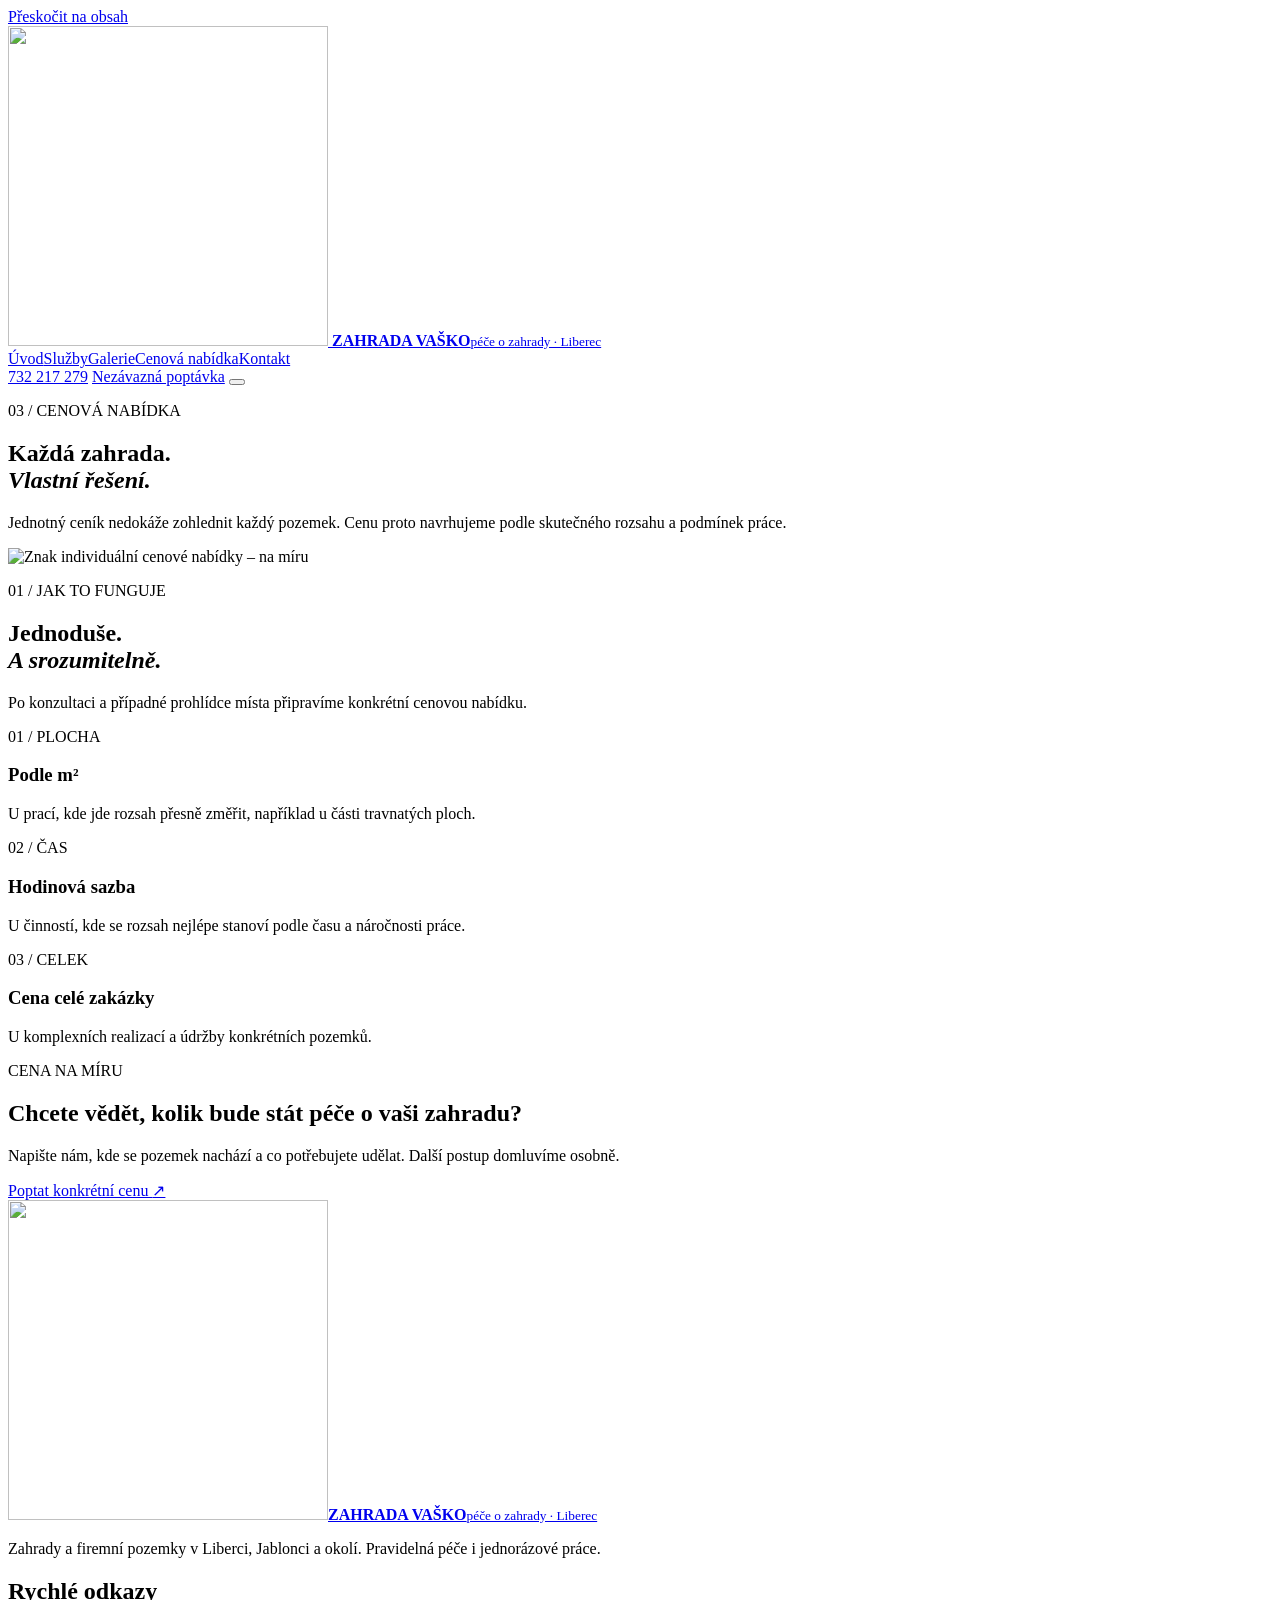
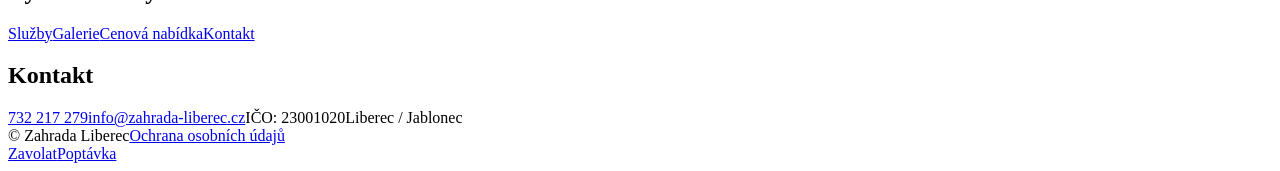
==== commit 19d39c34: "Add files via upload" ====
--- a/cenik.html
+++ b/cenik.html
@@ -1,27 +1,25 @@
-<!doctype html>
+<!DOCTYPE html>
+
 <html data-page="pricing" lang="cs">
 <head>
 <meta charset="utf-8"/>
 <meta content="width=device-width,initial-scale=1" name="viewport"/>
 <title>Individuální cenová nabídka | Zahrada Vaško</title>
 <meta content="Ceny za údržbu zahrad a firemních pozemků stanovujeme podle plochy, času nebo celé zakázky. Požádejte o individuální nabídku." name="description"/>
-
 <meta content="website" property="og:type"/>
 <meta content="cs_CZ" property="og:locale"/>
 <meta content="Individuální cenová nabídka | Zahrada Vaško" property="og:title"/>
 <meta content="Ceny za údržbu zahrad a firemních pozemků stanovujeme podle plochy, času nebo celé zakázky. Požádejte o individuální nabídku." property="og:description"/>
-
-<meta content="https://new.zahrada-liberec.cz/foto/max/1024/800/069b9280d541e4.png" property="og:image"/>
 <meta content="#132b22" name="theme-color"/>
-<link href="images/favicon.svg" rel="icon" type="image/svg+xml"/>
+<link href="images/favicon.png" rel="icon" type="image/png"/>
 <link href="css/style.css" rel="stylesheet"/><link href="css/v3.css" rel="stylesheet"/>
 <script defer="" src="js/main.js"></script>
-<link href="https://images.unsplash.com" rel="preconnect"/><link href="https://www.zahrada-liberec.cz" rel="preconnect"/></head><body class="design-v3">
+</head><body class="design-v3">
 <a class="skip-link" href="#main">Přeskočit na obsah</a>
 <header class="site-header" data-header="">
 <div class="container header-inner">
-<a aria-label="Zahrada Liberec – úvod" class="brand" href="index.html">
-<span class="brand-mark"><svg aria-hidden="true" viewbox="0 0 42 42"><path d="M34.5 7C23 7 13.7 11.6 11.4 20.8c-1.7 6.1 2.3 11.1 8.1 11.1C29.2 31.9 34.5 22.4 34.5 7Z"></path><path d="M9.5 35c4.7-8.4 10.1-13.6 22.2-23" fill="none" stroke="currentColor" stroke-linecap="round" stroke-width="2.4"></path></svg></span>
+<a aria-label="Zahrada Vaško – úvod" class="brand" href="index.html">
+<span class="brand-mark"><img alt="" decoding="async" height="320" src="images/logo-vasko-320.webp" width="320"/></span>
 <span><strong>ZAHRADA VAŠKO</strong><small>péče o zahrady · Liberec</small></span>
 </a>
 <nav aria-label="Hlavní navigace" class="desktop-nav"><a data-nav="home" href="index.html">Úvod</a><a data-nav="services" href="sluzby.html">Služby</a><a data-nav="gallery" href="galerie.html">Galerie</a><a aria-current="page" data-nav="pricing" href="cenik.html">Cenová nabídka</a><a data-nav="contact" href="kontakt.html">Kontakt</a></nav>
@@ -35,9 +33,9 @@
 <nav aria-label="Mobilní navigace" class="container mobile-nav"><a data-nav="home" href="index.html">Úvod</a><a data-nav="services" href="sluzby.html">Služby</a><a data-nav="gallery" href="galerie.html">Galerie</a><a aria-current="page" data-nav="pricing" href="cenik.html">Cenová nabídka</a><a data-nav="contact" href="kontakt.html">Kontakt</a><a class="btn btn-primary" href="kontakt.html#poptavka">Nezávazná poptávka</a><a class="mobile-call" href="tel:+420732217279">Zavolat 732 217 279</a></nav>
 </div>
 </header>
-<main id="main"><section class="v3-subhero"><div class="container v3-subhero-grid"><div><p class="v3-kicker"><span>03</span> / CENOVÁ NABÍDKA</p><h1>Každá zahrada.<br/><em>Vlastní řešení.</em></h1><p>Jednotný ceník nedokáže zohlednit každý pozemek. Cenu proto navrhujeme podle skutečného rozsahu a podmínek práce.</p></div><div class="v3-subhero-stamp">NA MÍRU <span>FÉROVĚ A PŘEHLEDNĚ</span></div></div></section><section class="section v3-price-body"><div class="container"><div class="v3-section-head"><div><p class="v3-kicker"><span>01</span> / JAK TO FUNGUJE</p><h2>Jednoduše.<br/><em>A srozumitelně.</em></h2></div><div class="v3-section-head-side"><p>Po konzultaci a případné prohlídce místa připravíme konkrétní cenovou nabídku.</p></div></div><div class="v3-price-modes"><article><span>01 / PLOCHA</span><h3>Podle m²</h3><p>U prací, kde jde rozsah přesně změřit, například u části travnatých ploch.</p></article><article><span>02 / ČAS</span><h3>Hodinová sazba</h3><p>U činností, kde se rozsah nejlépe stanoví podle času a náročnosti práce.</p></article><article><span>03 / CELEK</span><h3>Cena celé zakázky</h3><p>U komplexních realizací a údržby konkrétních pozemků.</p></article></div><div class="v3-price-callout"><div><p class="v3-kicker">CENA NA MÍRU</p><h2>Chcete vědět, kolik bude stát péče o vaši zahradu?</h2><p>Napište nám, kde se pozemek nachází a co potřebujete udělat. Další postup domluvíme osobně.</p></div><a class="v3-button v3-button-lime" href="kontakt.html#poptavka">Poptat konkrétní cenu <span>↗</span></a></div></div></section></main><footer class="site-footer">
+<main id="main"><section class="v3-subhero"><div class="container v3-subhero-grid"><div><p class="v3-kicker"><span>03</span> / CENOVÁ NABÍDKA</p><h1>Každá zahrada.<br/><em>Vlastní řešení.</em></h1><p>Jednotný ceník nedokáže zohlednit každý pozemek. Cenu proto navrhujeme podle skutečného rozsahu a podmínek práce.</p></div><div class="v3-subhero-stamp v3-subhero-stamp--custom"><img alt="Znak individuální cenové nabídky – na míru" class="v3-stamp-image" decoding="async" height="752" loading="eager" src="images/stamps/stamp-custom.webp" width="752"/></div></div></section><section class="section v3-price-body"><div class="container"><div class="v3-section-head"><div><p class="v3-kicker"><span>01</span> / JAK TO FUNGUJE</p><h2>Jednoduše.<br/><em>A srozumitelně.</em></h2></div><div class="v3-section-head-side"><p>Po konzultaci a případné prohlídce místa připravíme konkrétní cenovou nabídku.</p></div></div><div class="v3-price-modes"><article><span>01 / PLOCHA</span><h3>Podle m²</h3><p>U prací, kde jde rozsah přesně změřit, například u části travnatých ploch.</p></article><article><span>02 / ČAS</span><h3>Hodinová sazba</h3><p>U činností, kde se rozsah nejlépe stanoví podle času a náročnosti práce.</p></article><article><span>03 / CELEK</span><h3>Cena celé zakázky</h3><p>U komplexních realizací a údržby konkrétních pozemků.</p></article></div><div class="v3-price-callout"><div><p class="v3-kicker">CENA NA MÍRU</p><h2>Chcete vědět, kolik bude stát péče o vaši zahradu?</h2><p>Napište nám, kde se pozemek nachází a co potřebujete udělat. Další postup domluvíme osobně.</p></div><a class="v3-button v3-button-lime" href="kontakt.html#poptavka">Poptat konkrétní cenu <span>↗</span></a></div></div></section></main><footer class="site-footer">
 <div class="container footer-grid">
-<div><a class="brand brand-footer" href="index.html"><span class="brand-mark"><svg aria-hidden="true" viewbox="0 0 42 42"><path d="M34.5 7C23 7 13.7 11.6 11.4 20.8c-1.7 6.1 2.3 11.1 8.1 11.1C29.2 31.9 34.5 22.4 34.5 7Z"></path><path d="M9.5 35c4.7-8.4 10.1-13.6 22.2-23" fill="none" stroke="currentColor" stroke-linecap="round" stroke-width="2.4"></path></svg></span><span><strong>ZAHRADA VAŠKO</strong><small>péče o zahrady · Liberec</small></span></a><p class="footer-note">Zahrady a firemní pozemky v Liberci, Jablonci a okolí. Pravidelná péče i jednorázové práce.</p></div>
+<div><a class="brand brand-footer" href="index.html"><span class="brand-mark"><img alt="" decoding="async" height="320" src="images/logo-vasko-320.webp" width="320"/></span><span><strong>ZAHRADA VAŠKO</strong><small>péče o zahrady · Liberec</small></span></a><p class="footer-note">Zahrady a firemní pozemky v Liberci, Jablonci a okolí. Pravidelná péče i jednorázové práce.</p></div>
 <div><h2>Rychlé odkazy</h2><a href="sluzby.html">Služby</a><a href="galerie.html">Galerie</a><a href="cenik.html">Cenová nabídka</a><a href="kontakt.html">Kontakt</a></div>
 <div><h2>Kontakt</h2><a href="tel:+420732217279">732 217 279</a><a href="mailto:info@zahrada-liberec.cz">info@zahrada-liberec.cz</a><span>IČO: 23001020</span><span>Liberec / Jablonec</span></div>
 </div>
